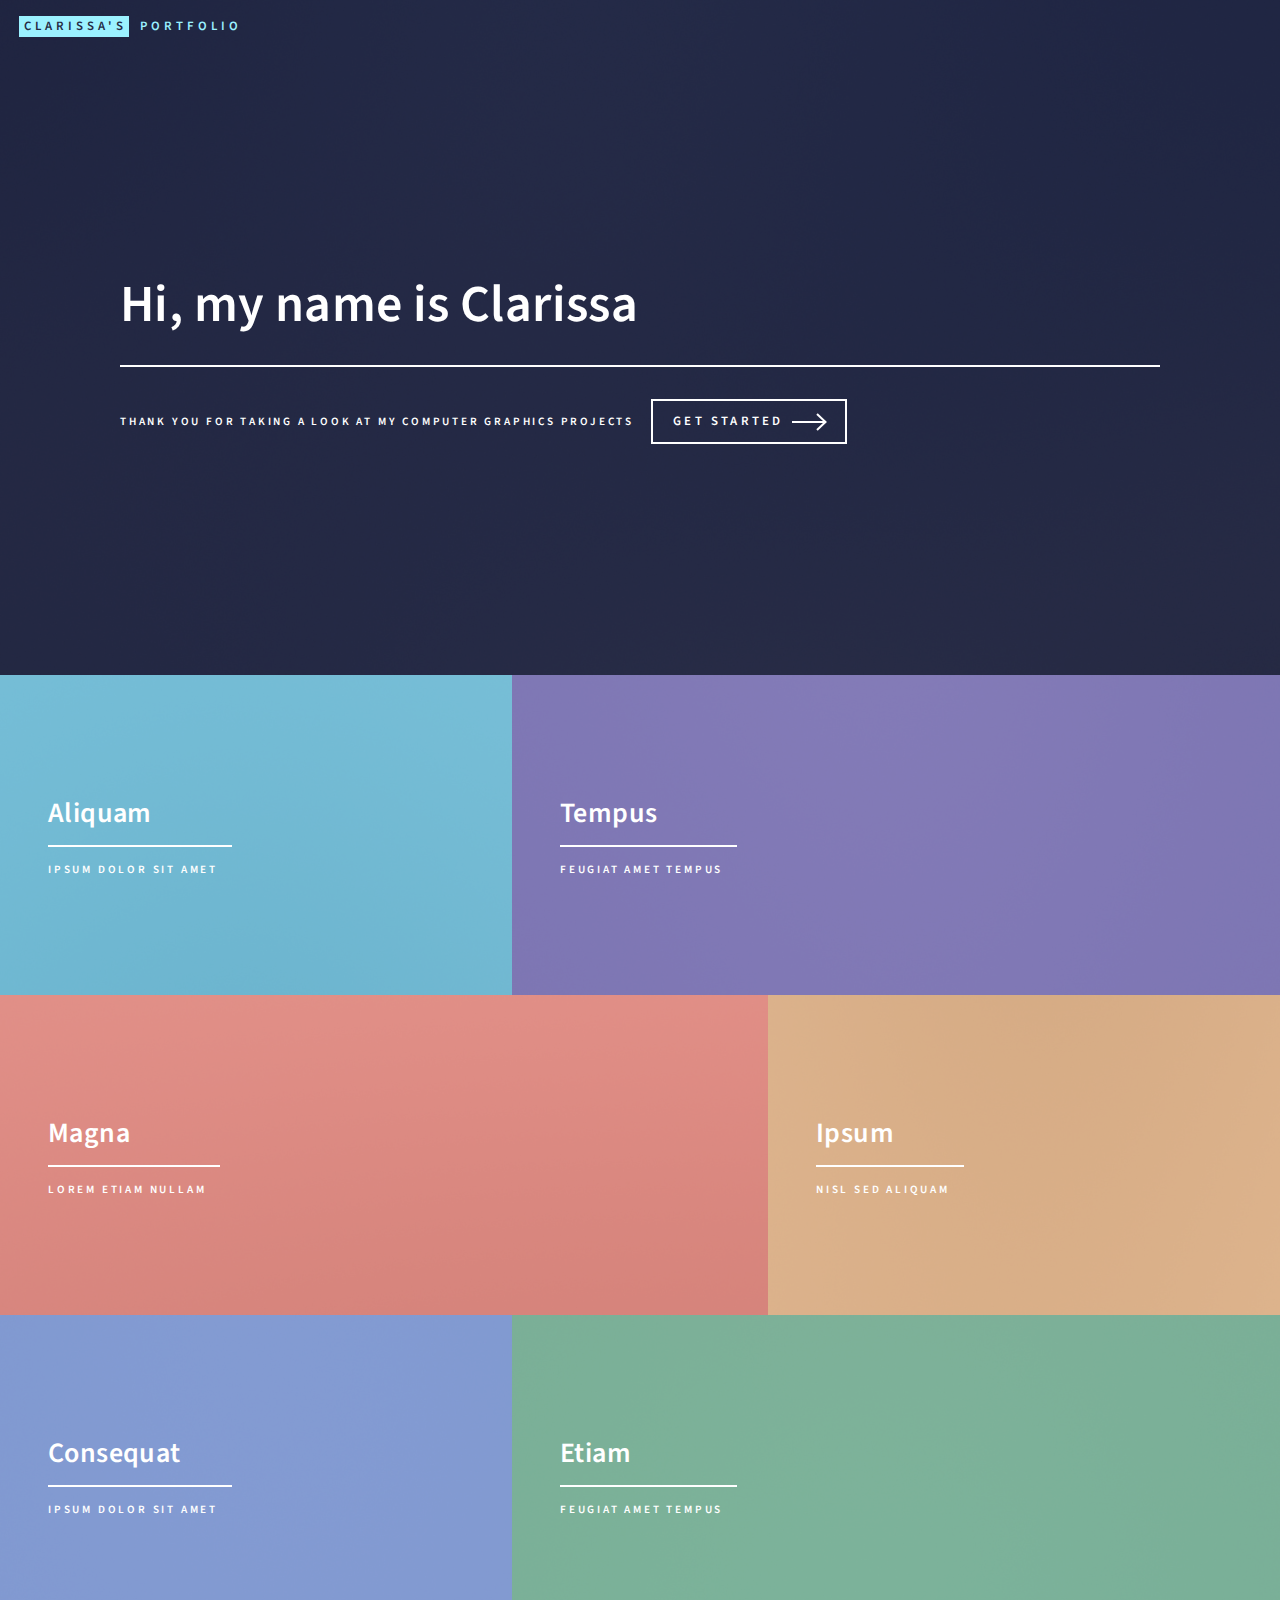
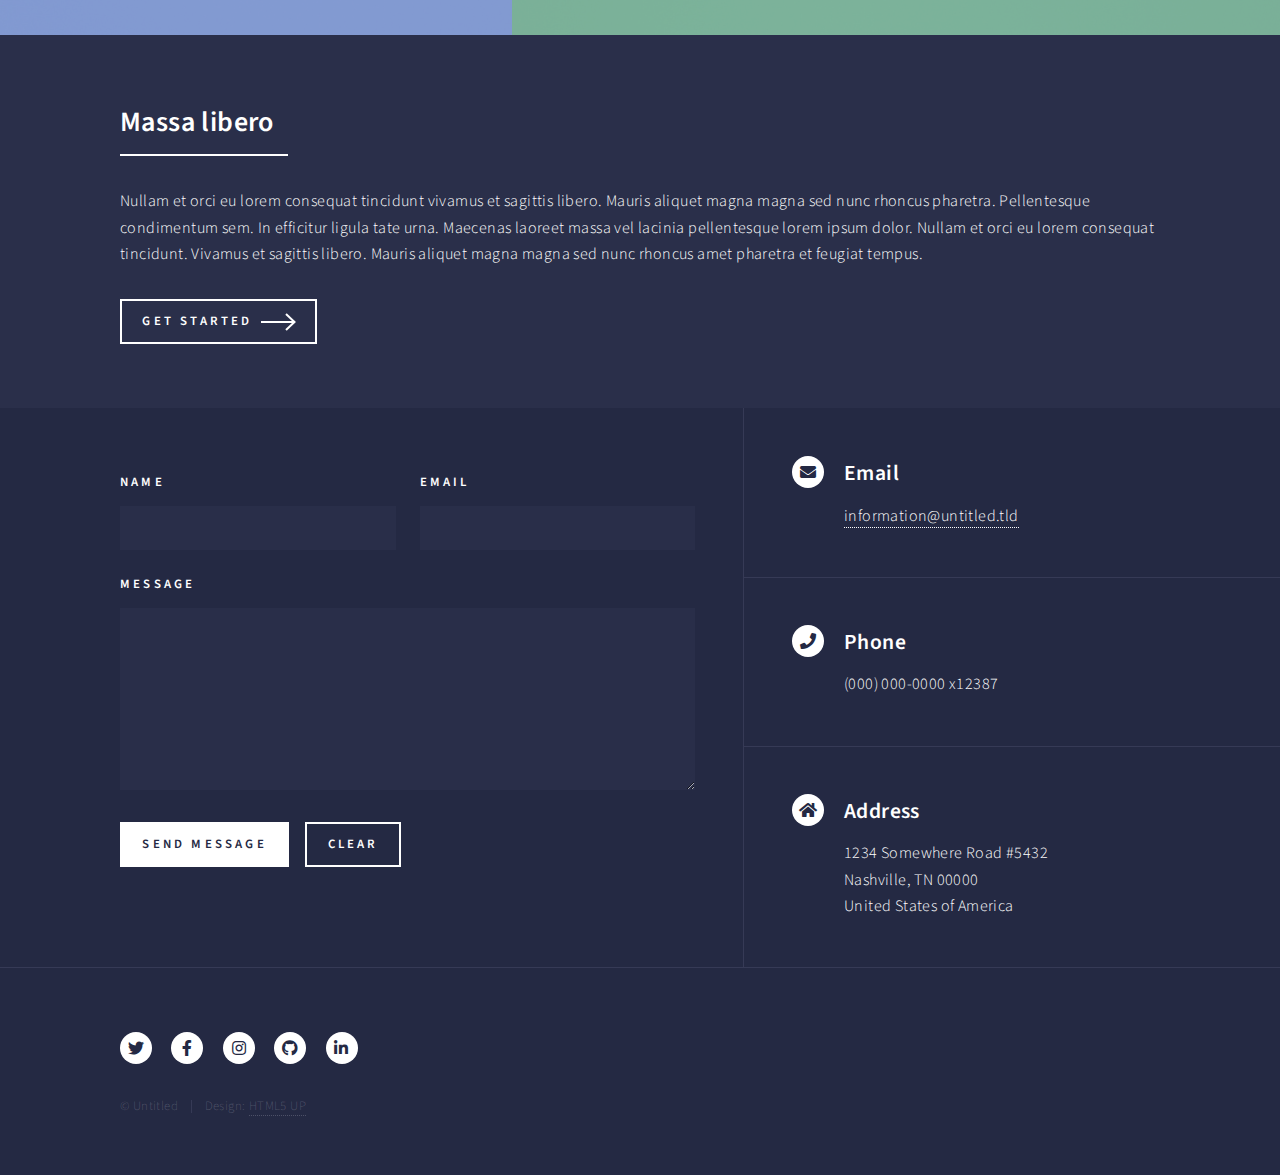
==== index.html @ c625fd8e "init" ====
<!DOCTYPE HTML>
<!--
	Forty by HTML5 UP
	html5up.net | @ajlkn
	Free for personal and commercial use under the CCA 3.0 license (html5up.net/license)
-->
<html>
	<head>
		<title>Clarissa's Portfolio</title>
		<meta charset="utf-8" />
		<meta name="viewport" content="width=device-width, initial-scale=1, user-scalable=no" />
		<link rel="stylesheet" href="assets/css/main.css" />
		<noscript><link rel="stylesheet" href="assets/css/noscript.css" /></noscript>
	</head>
	<body class="is-preload">

		<!-- Wrapper -->
			<div id="wrapper">

				<!-- Header -->
					<header id="header" class="alt">
						<a href="index.html" class="logo"><strong>Clarissa's</strong> <span>Portfolio</span></a>
						<!-- <nav>
							<a href="#menu">Menu</a>
						</nav> -->
					</header>

				<!-- Menu
					<nav id="menu">
						<ul class="links">
							<li><a href="index.html">Home</a></li>
							<li><a href="landing.html">Landing</a></li>
							<li><a href="generic.html">Generic</a></li>
							<li><a href="elements.html">Elements</a></li>
						</ul>
						<ul class="actions stacked">
							<li><a href="#" class="button primary fit">Get Started</a></li>
							<li><a href="#" class="button fit">Log In</a></li>
						</ul>
					</nav> -->

				<!-- Banner -->
					<section id="banner" class="major">
						<div class="inner">
							<header class="major">
								<h1>Hi, my name is Clarissa</h1>
							</header>
							<div class="content">
								<p>Thank you for taking a look at my Computer Graphics projects<br />
								</p>
								<ul class="actions">
									<li><a href="#one" class="button next scrolly">Get Started</a></li>
								</ul>
							</div>
						</div>
					</section>

				<!-- Main -->
					<div id="main">

						<!-- One -->
							<section id="one" class="tiles">
								<article>
									<span class="image">
										<img src="images/pic01.jpg" alt="" />
									</span>
									<header class="major">
										<h3><a href="landing.html" class="link">Aliquam</a></h3>
										<p>Ipsum dolor sit amet</p>
									</header>
								</article>
								<article>
									<span class="image">
										<img src="images/pic02.jpg" alt="" />
									</span>
									<header class="major">
										<h3><a href="landing.html" class="link">Tempus</a></h3>
										<p>feugiat amet tempus</p>
									</header>
								</article>
								<article>
									<span class="image">
										<img src="images/pic03.jpg" alt="" />
									</span>
									<header class="major">
										<h3><a href="landing.html" class="link">Magna</a></h3>
										<p>Lorem etiam nullam</p>
									</header>
								</article>
								<article>
									<span class="image">
										<img src="images/pic04.jpg" alt="" />
									</span>
									<header class="major">
										<h3><a href="landing.html" class="link">Ipsum</a></h3>
										<p>Nisl sed aliquam</p>
									</header>
								</article>
								<article>
									<span class="image">
										<img src="images/pic05.jpg" alt="" />
									</span>
									<header class="major">
										<h3><a href="landing.html" class="link">Consequat</a></h3>
										<p>Ipsum dolor sit amet</p>
									</header>
								</article>
								<article>
									<span class="image">
										<img src="images/pic06.jpg" alt="" />
									</span>
									<header class="major">
										<h3><a href="landing.html" class="link">Etiam</a></h3>
										<p>Feugiat amet tempus</p>
									</header>
								</article>
							</section>

						<!-- Two -->
							<section id="two">
								<div class="inner">
									<header class="major">
										<h2>Massa libero</h2>
									</header>
									<p>Nullam et orci eu lorem consequat tincidunt vivamus et sagittis libero. Mauris aliquet magna magna sed nunc rhoncus pharetra. Pellentesque condimentum sem. In efficitur ligula tate urna. Maecenas laoreet massa vel lacinia pellentesque lorem ipsum dolor. Nullam et orci eu lorem consequat tincidunt. Vivamus et sagittis libero. Mauris aliquet magna magna sed nunc rhoncus amet pharetra et feugiat tempus.</p>
									<ul class="actions">
										<li><a href="landing.html" class="button next">Get Started</a></li>
									</ul>
								</div>
							</section>

					</div>

				<!-- Contact -->
					<section id="contact">
						<div class="inner">
							<section>
								<form method="post" action="#">
									<div class="fields">
										<div class="field half">
											<label for="name">Name</label>
											<input type="text" name="name" id="name" />
										</div>
										<div class="field half">
											<label for="email">Email</label>
											<input type="text" name="email" id="email" />
										</div>
										<div class="field">
											<label for="message">Message</label>
											<textarea name="message" id="message" rows="6"></textarea>
										</div>
									</div>
									<ul class="actions">
										<li><input type="submit" value="Send Message" class="primary" /></li>
										<li><input type="reset" value="Clear" /></li>
									</ul>
								</form>
							</section>
							<section class="split">
								<section>
									<div class="contact-method">
										<span class="icon solid alt fa-envelope"></span>
										<h3>Email</h3>
										<a href="#">information@untitled.tld</a>
									</div>
								</section>
								<section>
									<div class="contact-method">
										<span class="icon solid alt fa-phone"></span>
										<h3>Phone</h3>
										<span>(000) 000-0000 x12387</span>
									</div>
								</section>
								<section>
									<div class="contact-method">
										<span class="icon solid alt fa-home"></span>
										<h3>Address</h3>
										<span>1234 Somewhere Road #5432<br />
										Nashville, TN 00000<br />
										United States of America</span>
									</div>
								</section>
							</section>
						</div>
					</section>

				<!-- Footer -->
					<footer id="footer">
						<div class="inner">
							<ul class="icons">
								<li><a href="#" class="icon brands alt fa-twitter"><span class="label">Twitter</span></a></li>
								<li><a href="#" class="icon brands alt fa-facebook-f"><span class="label">Facebook</span></a></li>
								<li><a href="#" class="icon brands alt fa-instagram"><span class="label">Instagram</span></a></li>
								<li><a href="#" class="icon brands alt fa-github"><span class="label">GitHub</span></a></li>
								<li><a href="#" class="icon brands alt fa-linkedin-in"><span class="label">LinkedIn</span></a></li>
							</ul>
							<ul class="copyright">
								<li>&copy; Untitled</li><li>Design: <a href="https://html5up.net">HTML5 UP</a></li>
							</ul>
						</div>
					</footer>

			</div>

		<!-- Scripts -->
			<script src="assets/js/jquery.min.js"></script>
			<script src="assets/js/jquery.scrolly.min.js"></script>
			<script src="assets/js/jquery.scrollex.min.js"></script>
			<script src="assets/js/browser.min.js"></script>
			<script src="assets/js/breakpoints.min.js"></script>
			<script src="assets/js/util.js"></script>
			<script src="assets/js/main.js"></script>

	</body>
</html>
---- assets/css/main.css ----
@import url(fontawesome-all.min.css);
@import url("https://fonts.googleapis.com/css?family=Source+Sans+Pro:300,300italic,600,600italic");

/*
	Forty by HTML5 UP
	html5up.net | @ajlkn
	Free for personal and commercial use under the CCA 3.0 license (html5up.net/license)
*/

html, body, div, span, applet, object,
iframe, h1, h2, h3, h4, h5, h6, p, blockquote,
pre, a, abbr, acronym, address, big, cite,
code, del, dfn, em, img, ins, kbd, q, s, samp,
small, strike, strong, sub, sup, tt, var, b,
u, i, center, dl, dt, dd, ol, ul, li, fieldset,
form, label, legend, table, caption, tbody,
tfoot, thead, tr, th, td, article, aside,
canvas, details, embed, figure, figcaption,
footer, header, hgroup, menu, nav, output, ruby,
section, summary, time, mark, audio, video {
	margin: 0;
	padding: 0;
	border: 0;
	font-size: 100%;
	font: inherit;
	vertical-align: baseline;}

article, aside, details, figcaption, figure,
footer, header, hgroup, menu, nav, section {
	display: block;}

body {
	line-height: 1;
}

ol, ul {
	list-style: none;
}

blockquote, q {
	quotes: none;
}

	blockquote:before, blockquote:after, q:before, q:after {
		content: '';
		content: none;
	}

table {
	border-collapse: collapse;
	border-spacing: 0;
}

body {
	-webkit-text-size-adjust: none;
}

mark {
	background-color: transparent;
	color: inherit;
}

input::-moz-focus-inner {
	border: 0;
	padding: 0;
}

input, select, textarea {
	-moz-appearance: none;
	-webkit-appearance: none;
	-ms-appearance: none;
	appearance: none;
}

/* Basic */

	@-ms-viewport {
		width: device-width;
	}

	body {
		-ms-overflow-style: scrollbar;
	}

	@media screen and (max-width: 480px) {

		html, body {
			min-width: 320px;
		}

	}

	html {
		box-sizing: border-box;
	}

	*, *:before, *:after {
		box-sizing: inherit;
	}

	body {
		background: #242943;
	}

		body.is-preload *, body.is-preload *:before, body.is-preload *:after {
			-moz-animation: none !important;
			-webkit-animation: none !important;
			-ms-animation: none !important;
			animation: none !important;
			-moz-transition: none !important;
			-webkit-transition: none !important;
			-ms-transition: none !important;
			transition: none !important;
		}

/* Type */

	body, input, select, textarea {
		color: #ffffff;
		font-family: "Source Sans Pro", Helvetica, sans-serif;
		font-size: 17pt;
		font-weight: 300;
		letter-spacing: 0.025em;
		line-height: 1.65;
	}

		@media screen and (max-width: 1680px) {

			body, input, select, textarea {
				font-size: 14pt;
			}

		}

		@media screen and (max-width: 1280px) {

			body, input, select, textarea {
				font-size: 12pt;
			}

		}

		@media screen and (max-width: 360px) {

			body, input, select, textarea {
				font-size: 11pt;
			}

		}

	a {
		-moz-transition: color 0.2s ease-in-out, border-bottom-color 0.2s ease-in-out;
		-webkit-transition: color 0.2s ease-in-out, border-bottom-color 0.2s ease-in-out;
		-ms-transition: color 0.2s ease-in-out, border-bottom-color 0.2s ease-in-out;
		transition: color 0.2s ease-in-out, border-bottom-color 0.2s ease-in-out;
		border-bottom: dotted 1px;
		color: inherit;
		text-decoration: none;
	}

		a:hover {
			border-bottom-color: transparent;
			color: #9bf1ff !important;
		}

		a:active {
			color: #53e3fb !important;
		}

	strong, b {
		color: #ffffff;
		font-weight: 600;
	}

	em, i {
		font-style: italic;
	}

	p {
		margin: 0 0 2em 0;
	}

	h1, h2, h3, h4, h5, h6 {
		color: #ffffff;
		font-weight: 600;
		line-height: 1.65;
		margin: 0 0 1em 0;
	}

		h1 a, h2 a, h3 a, h4 a, h5 a, h6 a {
			color: inherit;
			border-bottom: 0;
		}

	h1 {
		font-size: 2.5em;
	}

	h2 {
		font-size: 1.75em;
	}

	h3 {
		font-size: 1.35em;
	}

	h4 {
		font-size: 1.1em;
	}

	h5 {
		font-size: 0.9em;
	}

	h6 {
		font-size: 0.7em;
	}

	@media screen and (max-width: 736px) {

		h1 {
			font-size: 2em;
		}

		h2 {
			font-size: 1.5em;
		}

		h3 {
			font-size: 1.25em;
		}

	}

	sub {
		font-size: 0.8em;
		position: relative;
		top: 0.5em;
	}

	sup {
		font-size: 0.8em;
		position: relative;
		top: -0.5em;
	}

	blockquote {
		border-left: solid 4px rgba(212, 212, 255, 0.1);
		font-style: italic;
		margin: 0 0 2em 0;
		padding: 0.5em 0 0.5em 2em;
	}

	code {
		background: rgba(212, 212, 255, 0.035);
		font-family: "Courier New", monospace;
		font-size: 0.9em;
		margin: 0 0.25em;
		padding: 0.25em 0.65em;
	}

	pre {
		-webkit-overflow-scrolling: touch;
		font-family: "Courier New", monospace;
		font-size: 0.9em;
		margin: 0 0 2em 0;
	}

		pre code {
			display: block;
			line-height: 1.75;
			padding: 1em 1.5em;
			overflow-x: auto;
		}

	hr {
		border: 0;
		border-bottom: solid 1px rgba(212, 212, 255, 0.1);
		margin: 2em 0;
	}

		hr.major {
			margin: 3em 0;
		}

	.align-left {
		text-align: left;
	}

	.align-center {
		text-align: center;
	}

	.align-right {
		text-align: right;
	}

/* Row */

	.row {
		display: flex;
		flex-wrap: wrap;
		box-sizing: border-box;
		align-items: stretch;
	}

		.row > * {
			box-sizing: border-box;
		}

		.row.gtr-uniform > * > :last-child {
			margin-bottom: 0;
		}

		.row.aln-left {
			justify-content: flex-start;
		}

		.row.aln-center {
			justify-content: center;
		}

		.row.aln-right {
			justify-content: flex-end;
		}

		.row.aln-top {
			align-items: flex-start;
		}

		.row.aln-middle {
			align-items: center;
		}

		.row.aln-bottom {
			align-items: flex-end;
		}

		.row > .imp {
			order: -1;
		}

		.row > .col-1 {
			width: 8.33333%;
		}

		.row > .off-1 {
			margin-left: 8.33333%;
		}

		.row > .col-2 {
			width: 16.66667%;
		}

		.row > .off-2 {
			margin-left: 16.66667%;
		}

		.row > .col-3 {
			width: 25%;
		}

		.row > .off-3 {
			margin-left: 25%;
		}

		.row > .col-4 {
			width: 33.33333%;
		}

		.row > .off-4 {
			margin-left: 33.33333%;
		}

		.row > .col-5 {
			width: 41.66667%;
		}

		.row > .off-5 {
			margin-left: 41.66667%;
		}

		.row > .col-6 {
			width: 50%;
		}

		.row > .off-6 {
			margin-left: 50%;
		}

		.row > .col-7 {
			width: 58.33333%;
		}

		.row > .off-7 {
			margin-left: 58.33333%;
		}

		.row > .col-8 {
			width: 66.66667%;
		}

		.row > .off-8 {
			margin-left: 66.66667%;
		}

		.row > .col-9 {
			width: 75%;
		}

		.row > .off-9 {
			margin-left: 75%;
		}

		.row > .col-10 {
			width: 83.33333%;
		}

		.row > .off-10 {
			margin-left: 83.33333%;
		}

		.row > .col-11 {
			width: 91.66667%;
		}

		.row > .off-11 {
			margin-left: 91.66667%;
		}

		.row > .col-12 {
			width: 100%;
		}

		.row > .off-12 {
			margin-left: 100%;
		}

		.row.gtr-0 {
			margin-top: 0;
			margin-left: 0em;
		}

			.row.gtr-0 > * {
				padding: 0 0 0 0em;
			}

			.row.gtr-0.gtr-uniform {
				margin-top: 0em;
			}

				.row.gtr-0.gtr-uniform > * {
					padding-top: 0em;
				}

		.row.gtr-25 {
			margin-top: 0;
			margin-left: -0.5em;
		}

			.row.gtr-25 > * {
				padding: 0 0 0 0.5em;
			}

			.row.gtr-25.gtr-uniform {
				margin-top: -0.5em;
			}

				.row.gtr-25.gtr-uniform > * {
					padding-top: 0.5em;
				}

		.row.gtr-50 {
			margin-top: 0;
			margin-left: -1em;
		}

			.row.gtr-50 > * {
				padding: 0 0 0 1em;
			}

			.row.gtr-50.gtr-uniform {
				margin-top: -1em;
			}

				.row.gtr-50.gtr-uniform > * {
					padding-top: 1em;
				}

		.row {
			margin-top: 0;
			margin-left: -2em;
		}

			.row > * {
				padding: 0 0 0 2em;
			}

			.row.gtr-uniform {
				margin-top: -2em;
			}

				.row.gtr-uniform > * {
					padding-top: 2em;
				}

		.row.gtr-150 {
			margin-top: 0;
			margin-left: -3em;
		}

			.row.gtr-150 > * {
				padding: 0 0 0 3em;
			}

			.row.gtr-150.gtr-uniform {
				margin-top: -3em;
			}

				.row.gtr-150.gtr-uniform > * {
					padding-top: 3em;
				}

		.row.gtr-200 {
			margin-top: 0;
			margin-left: -4em;
		}

			.row.gtr-200 > * {
				padding: 0 0 0 4em;
			}

			.row.gtr-200.gtr-uniform {
				margin-top: -4em;
			}

				.row.gtr-200.gtr-uniform > * {
					padding-top: 4em;
				}

		@media screen and (max-width: 1680px) {

			.row {
				display: flex;
				flex-wrap: wrap;
				box-sizing: border-box;
				align-items: stretch;
			}

				.row > * {
					box-sizing: border-box;
				}

				.row.gtr-uniform > * > :last-child {
					margin-bottom: 0;
				}

				.row.aln-left {
					justify-content: flex-start;
				}

				.row.aln-center {
					justify-content: center;
				}

				.row.aln-right {
					justify-content: flex-end;
				}

				.row.aln-top {
					align-items: flex-start;
				}

				.row.aln-middle {
					align-items: center;
				}

				.row.aln-bottom {
					align-items: flex-end;
				}

				.row > .imp-xlarge {
					order: -1;
				}

				.row > .col-1-xlarge {
					width: 8.33333%;
				}

				.row > .off-1-xlarge {
					margin-left: 8.33333%;
				}

				.row > .col-2-xlarge {
					width: 16.66667%;
				}

				.row > .off-2-xlarge {
					margin-left: 16.66667%;
				}

				.row > .col-3-xlarge {
					width: 25%;
				}

				.row > .off-3-xlarge {
					margin-left: 25%;
				}

				.row > .col-4-xlarge {
					width: 33.33333%;
				}

				.row > .off-4-xlarge {
					margin-left: 33.33333%;
				}

				.row > .col-5-xlarge {
					width: 41.66667%;
				}

				.row > .off-5-xlarge {
					margin-left: 41.66667%;
				}

				.row > .col-6-xlarge {
					width: 50%;
				}

				.row > .off-6-xlarge {
					margin-left: 50%;
				}

				.row > .col-7-xlarge {
					width: 58.33333%;
				}

				.row > .off-7-xlarge {
					margin-left: 58.33333%;
				}

				.row > .col-8-xlarge {
					width: 66.66667%;
				}

				.row > .off-8-xlarge {
					margin-left: 66.66667%;
				}

				.row > .col-9-xlarge {
					width: 75%;
				}

				.row > .off-9-xlarge {
					margin-left: 75%;
				}

				.row > .col-10-xlarge {
					width: 83.33333%;
				}

				.row > .off-10-xlarge {
					margin-left: 83.33333%;
				}

				.row > .col-11-xlarge {
					width: 91.66667%;
				}

				.row > .off-11-xlarge {
					margin-left: 91.66667%;
				}

				.row > .col-12-xlarge {
					width: 100%;
				}

				.row > .off-12-xlarge {
					margin-left: 100%;
				}

				.row.gtr-0 {
					margin-top: 0;
					margin-left: 0em;
				}

					.row.gtr-0 > * {
						padding: 0 0 0 0em;
					}

					.row.gtr-0.gtr-uniform {
						margin-top: 0em;
					}

						.row.gtr-0.gtr-uniform > * {
							padding-top: 0em;
						}

				.row.gtr-25 {
					margin-top: 0;
					margin-left: -0.5em;
				}

					.row.gtr-25 > * {
						padding: 0 0 0 0.5em;
					}

					.row.gtr-25.gtr-uniform {
						margin-top: -0.5em;
					}

						.row.gtr-25.gtr-uniform > * {
							padding-top: 0.5em;
						}

				.row.gtr-50 {
					margin-top: 0;
					margin-left: -1em;
				}

					.row.gtr-50 > * {
						padding: 0 0 0 1em;
					}

					.row.gtr-50.gtr-uniform {
						margin-top: -1em;
					}

						.row.gtr-50.gtr-uniform > * {
							padding-top: 1em;
						}

				.row {
					margin-top: 0;
					margin-left: -2em;
				}

					.row > * {
						padding: 0 0 0 2em;
					}

					.row.gtr-uniform {
						margin-top: -2em;
					}

						.row.gtr-uniform > * {
							padding-top: 2em;
						}

				.row.gtr-150 {
					margin-top: 0;
					margin-left: -3em;
				}

					.row.gtr-150 > * {
						padding: 0 0 0 3em;
					}

					.row.gtr-150.gtr-uniform {
						margin-top: -3em;
					}

						.row.gtr-150.gtr-uniform > * {
							padding-top: 3em;
						}

				.row.gtr-200 {
					margin-top: 0;
					margin-left: -4em;
				}

					.row.gtr-200 > * {
						padding: 0 0 0 4em;
					}

					.row.gtr-200.gtr-uniform {
						margin-top: -4em;
					}

						.row.gtr-200.gtr-uniform > * {
							padding-top: 4em;
						}

		}

		@media screen and (max-width: 1280px) {

			.row {
				display: flex;
				flex-wrap: wrap;
				box-sizing: border-box;
				align-items: stretch;
			}

				.row > * {
					box-sizing: border-box;
				}

				.row.gtr-uniform > * > :last-child {
					margin-bottom: 0;
				}

				.row.aln-left {
					justify-content: flex-start;
				}

				.row.aln-center {
					justify-content: center;
				}

				.row.aln-right {
					justify-content: flex-end;
				}

				.row.aln-top {
					align-items: flex-start;
				}

				.row.aln-middle {
					align-items: center;
				}

				.row.aln-bottom {
					align-items: flex-end;
				}

				.row > .imp-large {
					order: -1;
				}

				.row > .col-1-large {
					width: 8.33333%;
				}

				.row > .off-1-large {
					margin-left: 8.33333%;
				}

				.row > .col-2-large {
					width: 16.66667%;
				}

				.row > .off-2-large {
					margin-left: 16.66667%;
				}

				.row > .col-3-large {
					width: 25%;
				}

				.row > .off-3-large {
					margin-left: 25%;
				}

				.row > .col-4-large {
					width: 33.33333%;
				}

				.row > .off-4-large {
					margin-left: 33.33333%;
				}

				.row > .col-5-large {
					width: 41.66667%;
				}

				.row > .off-5-large {
					margin-left: 41.66667%;
				}

				.row > .col-6-large {
					width: 50%;
				}

				.row > .off-6-large {
					margin-left: 50%;
				}

				.row > .col-7-large {
					width: 58.33333%;
				}

				.row > .off-7-large {
					margin-left: 58.33333%;
				}

				.row > .col-8-large {
					width: 66.66667%;
				}

				.row > .off-8-large {
					margin-left: 66.66667%;
				}

				.row > .col-9-large {
					width: 75%;
				}

				.row > .off-9-large {
					margin-left: 75%;
				}

				.row > .col-10-large {
					width: 83.33333%;
				}

				.row > .off-10-large {
					margin-left: 83.33333%;
				}

				.row > .col-11-large {
					width: 91.66667%;
				}

				.row > .off-11-large {
					margin-left: 91.66667%;
				}

				.row > .col-12-large {
					width: 100%;
				}

				.row > .off-12-large {
					margin-left: 100%;
				}

				.row.gtr-0 {
					margin-top: 0;
					margin-left: 0em;
				}

					.row.gtr-0 > * {
						padding: 0 0 0 0em;
					}

					.row.gtr-0.gtr-uniform {
						margin-top: 0em;
					}

						.row.gtr-0.gtr-uniform > * {
							padding-top: 0em;
						}

				.row.gtr-25 {
					margin-top: 0;
					margin-left: -0.375em;
				}

					.row.gtr-25 > * {
						padding: 0 0 0 0.375em;
					}

					.row.gtr-25.gtr-uniform {
						margin-top: -0.375em;
					}

						.row.gtr-25.gtr-uniform > * {
							padding-top: 0.375em;
						}

				.row.gtr-50 {
					margin-top: 0;
					margin-left: -0.75em;
				}

					.row.gtr-50 > * {
						padding: 0 0 0 0.75em;
					}

					.row.gtr-50.gtr-uniform {
						margin-top: -0.75em;
					}

						.row.gtr-50.gtr-uniform > * {
							padding-top: 0.75em;
						}

				.row {
					margin-top: 0;
					margin-left: -1.5em;
				}

					.row > * {
						padding: 0 0 0 1.5em;
					}

					.row.gtr-uniform {
						margin-top: -1.5em;
					}

						.row.gtr-uniform > * {
							padding-top: 1.5em;
						}

				.row.gtr-150 {
					margin-top: 0;
					margin-left: -2.25em;
				}

					.row.gtr-150 > * {
						padding: 0 0 0 2.25em;
					}

					.row.gtr-150.gtr-uniform {
						margin-top: -2.25em;
					}

						.row.gtr-150.gtr-uniform > * {
							padding-top: 2.25em;
						}

				.row.gtr-200 {
					margin-top: 0;
					margin-left: -3em;
				}

					.row.gtr-200 > * {
						padding: 0 0 0 3em;
					}

					.row.gtr-200.gtr-uniform {
						margin-top: -3em;
					}

						.row.gtr-200.gtr-uniform > * {
							padding-top: 3em;
						}

		}

		@media screen and (max-width: 980px) {

			.row {
				display: flex;
				flex-wrap: wrap;
				box-sizing: border-box;
				align-items: stretch;
			}

				.row > * {
					box-sizing: border-box;
				}

				.row.gtr-uniform > * > :last-child {
					margin-bottom: 0;
				}

				.row.aln-left {
					justify-content: flex-start;
				}

				.row.aln-center {
					justify-content: center;
				}

				.row.aln-right {
					justify-content: flex-end;
				}

				.row.aln-top {
					align-items: flex-start;
				}

				.row.aln-middle {
					align-items: center;
				}

				.row.aln-bottom {
					align-items: flex-end;
				}

				.row > .imp-medium {
					order: -1;
				}

				.row > .col-1-medium {
					width: 8.33333%;
				}

				.row > .off-1-medium {
					margin-left: 8.33333%;
				}

				.row > .col-2-medium {
					width: 16.66667%;
				}

				.row > .off-2-medium {
					margin-left: 16.66667%;
				}

				.row > .col-3-medium {
					width: 25%;
				}

				.row > .off-3-medium {
					margin-left: 25%;
				}

				.row > .col-4-medium {
					width: 33.33333%;
				}

				.row > .off-4-medium {
					margin-left: 33.33333%;
				}

				.row > .col-5-medium {
					width: 41.66667%;
				}

				.row > .off-5-medium {
					margin-left: 41.66667%;
				}

				.row > .col-6-medium {
					width: 50%;
				}

				.row > .off-6-medium {
					margin-left: 50%;
				}

				.row > .col-7-medium {
					width: 58.33333%;
				}

				.row > .off-7-medium {
					margin-left: 58.33333%;
				}

				.row > .col-8-medium {
					width: 66.66667%;
				}

				.row > .off-8-medium {
					margin-left: 66.66667%;
				}

				.row > .col-9-medium {
					width: 75%;
				}

				.row > .off-9-medium {
					margin-left: 75%;
				}

				.row > .col-10-medium {
					width: 83.33333%;
				}

				.row > .off-10-medium {
					margin-left: 83.33333%;
				}

				.row > .col-11-medium {
					width: 91.66667%;
				}

				.row > .off-11-medium {
					margin-left: 91.66667%;
				}

				.row > .col-12-medium {
					width: 100%;
				}

				.row > .off-12-medium {
					margin-left: 100%;
				}

				.row.gtr-0 {
					margin-top: 0;
					margin-left: 0em;
				}

					.row.gtr-0 > * {
						padding: 0 0 0 0em;
					}

					.row.gtr-0.gtr-uniform {
						margin-top: 0em;
					}

						.row.gtr-0.gtr-uniform > * {
							padding-top: 0em;
						}

				.row.gtr-25 {
					margin-top: 0;
					margin-left: -0.375em;
				}

					.row.gtr-25 > * {
						padding: 0 0 0 0.375em;
					}

					.row.gtr-25.gtr-uniform {
						margin-top: -0.375em;
					}

						.row.gtr-25.gtr-uniform > * {
							padding-top: 0.375em;
						}

				.row.gtr-50 {
					margin-top: 0;
					margin-left: -0.75em;
				}

					.row.gtr-50 > * {
						padding: 0 0 0 0.75em;
					}

					.row.gtr-50.gtr-uniform {
						margin-top: -0.75em;
					}

						.row.gtr-50.gtr-uniform > * {
							padding-top: 0.75em;
						}

				.row {
					margin-top: 0;
					margin-left: -1.5em;
				}

					.row > * {
						padding: 0 0 0 1.5em;
					}

					.row.gtr-uniform {
						margin-top: -1.5em;
					}

						.row.gtr-uniform > * {
							padding-top: 1.5em;
						}

				.row.gtr-150 {
					margin-top: 0;
					margin-left: -2.25em;
				}

					.row.gtr-150 > * {
						padding: 0 0 0 2.25em;
					}

					.row.gtr-150.gtr-uniform {
						margin-top: -2.25em;
					}

						.row.gtr-150.gtr-uniform > * {
							padding-top: 2.25em;
						}

				.row.gtr-200 {
					margin-top: 0;
					margin-left: -3em;
				}

					.row.gtr-200 > * {
						padding: 0 0 0 3em;
					}

					.row.gtr-200.gtr-uniform {
						margin-top: -3em;
					}

						.row.gtr-200.gtr-uniform > * {
							padding-top: 3em;
						}

		}

		@media screen and (max-width: 736px) {

			.row {
				display: flex;
				flex-wrap: wrap;
				box-sizing: border-box;
				align-items: stretch;
			}

				.row > * {
					box-sizing: border-box;
				}

				.row.gtr-uniform > * > :last-child {
					margin-bottom: 0;
				}

				.row.aln-left {
					justify-content: flex-start;
				}

				.row.aln-center {
					justify-content: center;
				}

				.row.aln-right {
					justify-content: flex-end;
				}

				.row.aln-top {
					align-items: flex-start;
				}

				.row.aln-middle {
					align-items: center;
				}

				.row.aln-bottom {
					align-items: flex-end;
				}

				.row > .imp-small {
					order: -1;
				}

				.row > .col-1-small {
					width: 8.33333%;
				}

				.row > .off-1-small {
					margin-left: 8.33333%;
				}

				.row > .col-2-small {
					width: 16.66667%;
				}

				.row > .off-2-small {
					margin-left: 16.66667%;
				}

				.row > .col-3-small {
					width: 25%;
				}

				.row > .off-3-small {
					margin-left: 25%;
				}

				.row > .col-4-small {
					width: 33.33333%;
				}

				.row > .off-4-small {
					margin-left: 33.33333%;
				}

				.row > .col-5-small {
					width: 41.66667%;
				}

				.row > .off-5-small {
					margin-left: 41.66667%;
				}

				.row > .col-6-small {
					width: 50%;
				}

				.row > .off-6-small {
					margin-left: 50%;
				}

				.row > .col-7-small {
					width: 58.33333%;
				}

				.row > .off-7-small {
					margin-left: 58.33333%;
				}

				.row > .col-8-small {
					width: 66.66667%;
				}

				.row > .off-8-small {
					margin-left: 66.66667%;
				}

				.row > .col-9-small {
					width: 75%;
				}

				.row > .off-9-small {
					margin-left: 75%;
				}

				.row > .col-10-small {
					width: 83.33333%;
				}

				.row > .off-10-small {
					margin-left: 83.33333%;
				}

				.row > .col-11-small {
					width: 91.66667%;
				}

				.row > .off-11-small {
					margin-left: 91.66667%;
				}

				.row > .col-12-small {
					width: 100%;
				}

				.row > .off-12-small {
					margin-left: 100%;
				}

				.row.gtr-0 {
					margin-top: 0;
					margin-left: 0em;
				}

					.row.gtr-0 > * {
						padding: 0 0 0 0em;
					}

					.row.gtr-0.gtr-uniform {
						margin-top: 0em;
					}

						.row.gtr-0.gtr-uniform > * {
							padding-top: 0em;
						}

				.row.gtr-25 {
					margin-top: 0;
					margin-left: -0.3125em;
				}

					.row.gtr-25 > * {
						padding: 0 0 0 0.3125em;
					}

					.row.gtr-25.gtr-uniform {
						margin-top: -0.3125em;
					}

						.row.gtr-25.gtr-uniform > * {
							padding-top: 0.3125em;
						}

				.row.gtr-50 {
					margin-top: 0;
					margin-left: -0.625em;
				}

					.row.gtr-50 > * {
						padding: 0 0 0 0.625em;
					}

					.row.gtr-50.gtr-uniform {
						margin-top: -0.625em;
					}

						.row.gtr-50.gtr-uniform > * {
							padding-top: 0.625em;
						}

				.row {
					margin-top: 0;
					margin-left: -1.25em;
				}

					.row > * {
						padding: 0 0 0 1.25em;
					}

					.row.gtr-uniform {
						margin-top: -1.25em;
					}

						.row.gtr-uniform > * {
							padding-top: 1.25em;
						}

				.row.gtr-150 {
					margin-top: 0;
					margin-left: -1.875em;
				}

					.row.gtr-150 > * {
						padding: 0 0 0 1.875em;
					}

					.row.gtr-150.gtr-uniform {
						margin-top: -1.875em;
					}

						.row.gtr-150.gtr-uniform > * {
							padding-top: 1.875em;
						}

				.row.gtr-200 {
					margin-top: 0;
					margin-left: -2.5em;
				}

					.row.gtr-200 > * {
						padding: 0 0 0 2.5em;
					}

					.row.gtr-200.gtr-uniform {
						margin-top: -2.5em;
					}

						.row.gtr-200.gtr-uniform > * {
							padding-top: 2.5em;
						}

		}

		@media screen and (max-width: 480px) {

			.row {
				display: flex;
				flex-wrap: wrap;
				box-sizing: border-box;
				align-items: stretch;
			}

				.row > * {
					box-sizing: border-box;
				}

				.row.gtr-uniform > * > :last-child {
					margin-bottom: 0;
				}

				.row.aln-left {
					justify-content: flex-start;
				}

				.row.aln-center {
					justify-content: center;
				}

				.row.aln-right {
					justify-content: flex-end;
				}

				.row.aln-top {
					align-items: flex-start;
				}

				.row.aln-middle {
					align-items: center;
				}

				.row.aln-bottom {
					align-items: flex-end;
				}

				.row > .imp-xsmall {
					order: -1;
				}

				.row > .col-1-xsmall {
					width: 8.33333%;
				}

				.row > .off-1-xsmall {
					margin-left: 8.33333%;
				}

				.row > .col-2-xsmall {
					width: 16.66667%;
				}

				.row > .off-2-xsmall {
					margin-left: 16.66667%;
				}

				.row > .col-3-xsmall {
					width: 25%;
				}

				.row > .off-3-xsmall {
					margin-left: 25%;
				}

				.row > .col-4-xsmall {
					width: 33.33333%;
				}

				.row > .off-4-xsmall {
					margin-left: 33.33333%;
				}

				.row > .col-5-xsmall {
					width: 41.66667%;
				}

				.row > .off-5-xsmall {
					margin-left: 41.66667%;
				}

				.row > .col-6-xsmall {
					width: 50%;
				}

				.row > .off-6-xsmall {
					margin-left: 50%;
				}

				.row > .col-7-xsmall {
					width: 58.33333%;
				}

				.row > .off-7-xsmall {
					margin-left: 58.33333%;
				}

				.row > .col-8-xsmall {
					width: 66.66667%;
				}

				.row > .off-8-xsmall {
					margin-left: 66.66667%;
				}

				.row > .col-9-xsmall {
					width: 75%;
				}

				.row > .off-9-xsmall {
					margin-left: 75%;
				}

				.row > .col-10-xsmall {
					width: 83.33333%;
				}

				.row > .off-10-xsmall {
					margin-left: 83.33333%;
				}

				.row > .col-11-xsmall {
					width: 91.66667%;
				}

				.row > .off-11-xsmall {
					margin-left: 91.66667%;
				}

				.row > .col-12-xsmall {
					width: 100%;
				}

				.row > .off-12-xsmall {
					margin-left: 100%;
				}

				.row.gtr-0 {
					margin-top: 0;
					margin-left: 0em;
				}

					.row.gtr-0 > * {
						padding: 0 0 0 0em;
					}

					.row.gtr-0.gtr-uniform {
						margin-top: 0em;
					}

						.row.gtr-0.gtr-uniform > * {
							padding-top: 0em;
						}

				.row.gtr-25 {
					margin-top: 0;
					margin-left: -0.3125em;
				}

					.row.gtr-25 > * {
						padding: 0 0 0 0.3125em;
					}

					.row.gtr-25.gtr-uniform {
						margin-top: -0.3125em;
					}

						.row.gtr-25.gtr-uniform > * {
							padding-top: 0.3125em;
						}

				.row.gtr-50 {
					margin-top: 0;
					margin-left: -0.625em;
				}

					.row.gtr-50 > * {
						padding: 0 0 0 0.625em;
					}

					.row.gtr-50.gtr-uniform {
						margin-top: -0.625em;
					}

						.row.gtr-50.gtr-uniform > * {
							padding-top: 0.625em;
						}

				.row {
					margin-top: 0;
					margin-left: -1.25em;
				}

					.row > * {
						padding: 0 0 0 1.25em;
					}

					.row.gtr-uniform {
						margin-top: -1.25em;
					}

						.row.gtr-uniform > * {
							padding-top: 1.25em;
						}

				.row.gtr-150 {
					margin-top: 0;
					margin-left: -1.875em;
				}

					.row.gtr-150 > * {
						padding: 0 0 0 1.875em;
					}

					.row.gtr-150.gtr-uniform {
						margin-top: -1.875em;
					}

						.row.gtr-150.gtr-uniform > * {
							padding-top: 1.875em;
						}

				.row.gtr-200 {
					margin-top: 0;
					margin-left: -2.5em;
				}

					.row.gtr-200 > * {
						padding: 0 0 0 2.5em;
					}

					.row.gtr-200.gtr-uniform {
						margin-top: -2.5em;
					}

						.row.gtr-200.gtr-uniform > * {
							padding-top: 2.5em;
						}

		}

/* Section/Article */

	section.special, article.special {
		text-align: center;
	}

	header.major {
		width: -moz-max-content;
		width: -webkit-max-content;
		width: -ms-max-content;
		width: max-content;
		margin-bottom: 2em;
	}

		header.major > :first-child {
			margin-bottom: 0;
			width: calc(100% + 0.5em);
		}

			header.major > :first-child:after {
				content: '';
				background-color: #ffffff;
				display: block;
				height: 2px;
				margin: 0.325em 0 0.5em 0;
				width: 100%;
			}

		header.major > p {
			font-size: 0.7em;
			font-weight: 600;
			letter-spacing: 0.25em;
			margin-bottom: 0;
			text-transform: uppercase;
		}

		body.is-ie header.major > :first-child:after {
			max-width: 9em;
		}

		body.is-ie header.major > h1:after {
			max-width: 100% !important;
		}

	@media screen and (max-width: 736px) {

		header.major > p br {
			display: none;
		}

	}

/* Form */

	form {
		margin: 0 0 2em 0;
	}

		form > :last-child {
			margin-bottom: 0;
		}

		form > .fields {
			display: -moz-flex;
			display: -webkit-flex;
			display: -ms-flex;
			display: flex;
			-moz-flex-wrap: wrap;
			-webkit-flex-wrap: wrap;
			-ms-flex-wrap: wrap;
			flex-wrap: wrap;
			width: calc(100% + 3em);
			margin: -1.5em 0 2em -1.5em;
		}

			form > .fields > .field {
				-moz-flex-grow: 0;
				-webkit-flex-grow: 0;
				-ms-flex-grow: 0;
				flex-grow: 0;
				-moz-flex-shrink: 0;
				-webkit-flex-shrink: 0;
				-ms-flex-shrink: 0;
				flex-shrink: 0;
				padding: 1.5em 0 0 1.5em;
				width: calc(100% - 1.5em);
			}

				form > .fields > .field.half {
					width: calc(50% - 0.75em);
				}

				form > .fields > .field.third {
					width: calc(100%/3 - 0.5em);
				}

				form > .fields > .field.quarter {
					width: calc(25% - 0.375em);
				}

		@media screen and (max-width: 480px) {

			form > .fields {
				width: calc(100% + 3em);
				margin: -1.5em 0 2em -1.5em;
			}

				form > .fields > .field {
					padding: 1.5em 0 0 1.5em;
					width: calc(100% - 1.5em);
				}

					form > .fields > .field.half {
						width: calc(100% - 1.5em);
					}

					form > .fields > .field.third {
						width: calc(100% - 1.5em);
					}

					form > .fields > .field.quarter {
						width: calc(100% - 1.5em);
					}

		}

	label {
		color: #ffffff;
		display: block;
		font-size: 0.8em;
		font-weight: 600;
		letter-spacing: 0.25em;
		margin: 0 0 1em 0;
		text-transform: uppercase;
	}

	input[type="text"],
	input[type="password"],
	input[type="email"],
	input[type="tel"],
	input[type="search"],
	input[type="url"],
	select,
	textarea {
		-moz-appearance: none;
		-webkit-appearance: none;
		-ms-appearance: none;
		appearance: none;
		background: rgba(212, 212, 255, 0.035);
		border: none;
		border-radius: 0;
		color: inherit;
		display: block;
		outline: 0;
		padding: 0 1em;
		text-decoration: none;
		width: 100%;
	}

		input[type="text"]:invalid,
		input[type="password"]:invalid,
		input[type="email"]:invalid,
		input[type="tel"]:invalid,
		input[type="search"]:invalid,
		input[type="url"]:invalid,
		select:invalid,
		textarea:invalid {
			box-shadow: none;
		}

		input[type="text"]:focus,
		input[type="password"]:focus,
		input[type="email"]:focus,
		input[type="tel"]:focus,
		input[type="search"]:focus,
		input[type="url"]:focus,
		select:focus,
		textarea:focus {
			border-color: #9bf1ff;
			box-shadow: 0 0 0 2px #9bf1ff;
		}

	select {
		background-image: url("data:image/svg+xml;charset=utf8,%3Csvg xmlns='http://www.w3.org/2000/svg' width='40' height='40' preserveAspectRatio='none' viewBox='0 0 40 40'%3E%3Cpath d='M9.4,12.3l10.4,10.4l10.4-10.4c0.2-0.2,0.5-0.4,0.9-0.4c0.3,0,0.6,0.1,0.9,0.4l3.3,3.3c0.2,0.2,0.4,0.5,0.4,0.9 c0,0.4-0.1,0.6-0.4,0.9L20.7,31.9c-0.2,0.2-0.5,0.4-0.9,0.4c-0.3,0-0.6-0.1-0.9-0.4L4.3,17.3c-0.2-0.2-0.4-0.5-0.4-0.9 c0-0.4,0.1-0.6,0.4-0.9l3.3-3.3c0.2-0.2,0.5-0.4,0.9-0.4S9.1,12.1,9.4,12.3z' fill='rgba(212, 212, 255, 0.1)' /%3E%3C/svg%3E");
		background-size: 1.25rem;
		background-repeat: no-repeat;
		background-position: calc(100% - 1rem) center;
		height: 2.75em;
		padding-right: 2.75em;
		text-overflow: ellipsis;
	}

		select option {
			color: #ffffff;
			background: #242943;
		}

		select:focus::-ms-value {
			background-color: transparent;
		}

		select::-ms-expand {
			display: none;
		}

	input[type="text"],
	input[type="password"],
	input[type="email"],
	input[type="tel"],
	input[type="search"],
	input[type="url"],
	select {
		height: 2.75em;
	}

	textarea {
		padding: 0.75em 1em;
	}

	input[type="checkbox"],
	input[type="radio"] {
		-moz-appearance: none;
		-webkit-appearance: none;
		-ms-appearance: none;
		appearance: none;
		display: block;
		float: left;
		margin-right: -2em;
		opacity: 0;
		width: 1em;
		z-index: -1;
	}

		input[type="checkbox"] + label,
		input[type="radio"] + label {
			text-decoration: none;
			color: #ffffff;
			cursor: pointer;
			display: inline-block;
			font-weight: 300;
			padding-left: 2.65em;
			padding-right: 0.75em;
			position: relative;
		}

			input[type="checkbox"] + label:before,
			input[type="radio"] + label:before {
				-moz-osx-font-smoothing: grayscale;
				-webkit-font-smoothing: antialiased;
				display: inline-block;
				font-style: normal;
				font-variant: normal;
				text-rendering: auto;
				line-height: 1;
				text-transform: none !important;
				font-family: 'Font Awesome 5 Free';
				font-weight: 900;
			}

			input[type="checkbox"] + label:before,
			input[type="radio"] + label:before {
				background: rgba(212, 212, 255, 0.035);
				content: '';
				display: inline-block;
				font-size: 0.8em;
				height: 2.0625em;
				left: 0;
				letter-spacing: 0;
				line-height: 2.0625em;
				position: absolute;
				text-align: center;
				top: 0;
				width: 2.0625em;
			}

		input[type="checkbox"]:checked + label:before,
		input[type="radio"]:checked + label:before {
			background: #ffffff;
			border-color: #9bf1ff;
			content: '\f00c';
			color: #242943;
		}

		input[type="checkbox"]:focus + label:before,
		input[type="radio"]:focus + label:before {
			box-shadow: 0 0 0 2px #9bf1ff;
		}

	input[type="radio"] + label:before {
		border-radius: 100%;
	}

	::-webkit-input-placeholder {
		color: rgba(244, 244, 255, 0.2) !important;
		opacity: 1.0;
	}

	:-moz-placeholder {
		color: rgba(244, 244, 255, 0.2) !important;
		opacity: 1.0;
	}

	::-moz-placeholder {
		color: rgba(244, 244, 255, 0.2) !important;
		opacity: 1.0;
	}

	:-ms-input-placeholder {
		color: rgba(244, 244, 255, 0.2) !important;
		opacity: 1.0;
	}

/* Box */

	.box {
		border: solid 1px rgba(212, 212, 255, 0.1);
		margin-bottom: 2em;
		padding: 1.5em;
	}

		.box > :last-child,
		.box > :last-child > :last-child,
		.box > :last-child > :last-child > :last-child {
			margin-bottom: 0;
		}

		.box.alt {
			border: 0;
			border-radius: 0;
			padding: 0;
		}

/* Icon */

	.icon {
		text-decoration: none;
		border-bottom: none;
		position: relative;
	}

		.icon:before {
			-moz-osx-font-smoothing: grayscale;
			-webkit-font-smoothing: antialiased;
			display: inline-block;
			font-style: normal;
			font-variant: normal;
			text-rendering: auto;
			line-height: 1;
			text-transform: none !important;
			font-family: 'Font Awesome 5 Free';
			font-weight: 400;
		}

		.icon > .label {
			display: none;
		}

		.icon:before {
			line-height: inherit;
		}

		.icon.solid:before {
			font-weight: 900;
		}

		.icon.brands:before {
			font-family: 'Font Awesome 5 Brands';
		}

		.icon.alt:before {
			background-color: #ffffff;
			border-radius: 100%;
			color: #242943;
			display: inline-block;
			height: 2em;
			line-height: 2em;
			text-align: center;
			width: 2em;
		}

	a.icon.alt:before {
		-moz-transition: background-color 0.2s ease-in-out;
		-webkit-transition: background-color 0.2s ease-in-out;
		-ms-transition: background-color 0.2s ease-in-out;
		transition: background-color 0.2s ease-in-out;
	}

	a.icon.alt:hover:before {
		background-color: #6fc3df;
	}

	a.icon.alt:active:before {
		background-color: #37a6cb;
	}

/* Image */

	.image {
		border: 0;
		display: inline-block;
		position: relative;
	}

		.image img {
			display: block;
		}

		.image.left, .image.right {
			max-width: 30%;
		}

			.image.left img, .image.right img {
				width: 100%;
			}

		.image.left {
			float: left;
			margin: 0 1.5em 1.25em 0;
			top: 0.25em;
		}

		.image.right {
			float: right;
			margin: 0 0 1.25em 1.5em;
			top: 0.25em;
		}

		.image.fit {
			display: block;
			margin: 0 0 2em 0;
			width: 100%;
		}

			.image.fit img {
				width: 100%;
			}

		.image.main {
			display: block;
			margin: 2.5em 0;
			width: 100%;
		}

			.image.main img {
				width: 100%;
			}

			@media screen and (max-width: 736px) {

				.image.main {
					margin: 1.5em 0;
				}

			}

/* List */

	ol {
		list-style: decimal;
		margin: 0 0 2em 0;
		padding-left: 1.25em;
	}

		ol li {
			padding-left: 0.25em;
		}

	ul {
		list-style: disc;
		margin: 0 0 2em 0;
		padding-left: 1em;
	}

		ul li {
			padding-left: 0.5em;
		}

		ul.alt {
			list-style: none;
			padding-left: 0;
		}

			ul.alt li {
				border-top: solid 1px rgba(212, 212, 255, 0.1);
				padding: 0.5em 0;
			}

				ul.alt li:first-child {
					border-top: 0;
					padding-top: 0;
				}

	dl {
		margin: 0 0 2em 0;
	}

		dl dt {
			display: block;
			font-weight: 600;
			margin: 0 0 1em 0;
		}

		dl dd {
			margin-left: 2em;
		}

/* Actions */

	ul.actions {
		display: -moz-flex;
		display: -webkit-flex;
		display: -ms-flex;
		display: flex;
		cursor: default;
		list-style: none;
		margin-left: -1em;
		padding-left: 0;
	}

		ul.actions li {
			padding: 0 0 0 1em;
			vertical-align: middle;
		}

		ul.actions.special {
			-moz-justify-content: center;
			-webkit-justify-content: center;
			-ms-justify-content: center;
			justify-content: center;
			width: 100%;
			margin-left: 0;
		}

			ul.actions.special li:first-child {
				padding-left: 0;
			}

		ul.actions.stacked {
			-moz-flex-direction: column;
			-webkit-flex-direction: column;
			-ms-flex-direction: column;
			flex-direction: column;
			margin-left: 0;
		}

			ul.actions.stacked li {
				padding: 1.3em 0 0 0;
			}

				ul.actions.stacked li:first-child {
					padding-top: 0;
				}

		ul.actions.fit {
			width: calc(100% + 1em);
		}

			ul.actions.fit li {
				-moz-flex-grow: 1;
				-webkit-flex-grow: 1;
				-ms-flex-grow: 1;
				flex-grow: 1;
				-moz-flex-shrink: 1;
				-webkit-flex-shrink: 1;
				-ms-flex-shrink: 1;
				flex-shrink: 1;
				width: 100%;
			}

				ul.actions.fit li > * {
					width: 100%;
				}

			ul.actions.fit.stacked {
				width: 100%;
			}

/* Icons */

	ul.icons {
		cursor: default;
		list-style: none;
		padding-left: 0;
	}

		ul.icons li {
			display: inline-block;
			padding: 0 1em 0 0;
		}

			ul.icons li:last-child {
				padding-right: 0;
			}

		@media screen and (max-width: 736px) {

			ul.icons li {
				padding: 0 0.75em 0 0;
			}

		}

/* Pagination */

	ul.pagination {
		cursor: default;
		list-style: none;
		padding-left: 0;
	}

		ul.pagination li {
			display: inline-block;
			padding-left: 0;
			vertical-align: middle;
		}

			ul.pagination li > .page {
				-moz-transition: background-color 0.2s ease-in-out, color 0.2s ease-in-out;
				-webkit-transition: background-color 0.2s ease-in-out, color 0.2s ease-in-out;
				-ms-transition: background-color 0.2s ease-in-out, color 0.2s ease-in-out;
				transition: background-color 0.2s ease-in-out, color 0.2s ease-in-out;
				border-bottom: 0;
				display: inline-block;
				font-size: 0.8em;
				font-weight: 600;
				height: 1.5em;
				line-height: 1.5em;
				margin: 0 0.125em;
				min-width: 1.5em;
				padding: 0 0.5em;
				text-align: center;
			}

				ul.pagination li > .page.active {
					background-color: #ffffff;
					color: #242943;
				}

					ul.pagination li > .page.active:hover {
						background-color: #9bf1ff;
						color: #242943 !important;
					}

					ul.pagination li > .page.active:active {
						background-color: #53e3fb;
					}

			ul.pagination li:first-child {
				padding-right: 0.75em;
			}

			ul.pagination li:last-child {
				padding-left: 0.75em;
			}

		@media screen and (max-width: 480px) {

			ul.pagination li:nth-child(n+2):nth-last-child(n+2) {
				display: none;
			}

			ul.pagination li:first-child {
				padding-right: 0;
			}

		}

/* Table */

	.table-wrapper {
		-webkit-overflow-scrolling: touch;
		overflow-x: auto;
	}

	table {
		margin: 0 0 2em 0;
		width: 100%;
	}

		table tbody tr {
			border: solid 1px rgba(212, 212, 255, 0.1);
			border-left: 0;
			border-right: 0;
		}

			table tbody tr:nth-child(2n + 1) {
				background-color: rgba(212, 212, 255, 0.035);
			}

		table td {
			padding: 0.75em 0.75em;
		}

		table th {
			color: #ffffff;
			font-size: 0.9em;
			font-weight: 600;
			padding: 0 0.75em 0.75em 0.75em;
			text-align: left;
		}

		table thead {
			border-bottom: solid 2px rgba(212, 212, 255, 0.1);
		}

		table tfoot {
			border-top: solid 2px rgba(212, 212, 255, 0.1);
		}

		table.alt {
			border-collapse: separate;
		}

			table.alt tbody tr td {
				border: solid 1px rgba(212, 212, 255, 0.1);
				border-left-width: 0;
				border-top-width: 0;
			}

				table.alt tbody tr td:first-child {
					border-left-width: 1px;
				}

			table.alt tbody tr:first-child td {
				border-top-width: 1px;
			}

			table.alt thead {
				border-bottom: 0;
			}

			table.alt tfoot {
				border-top: 0;
			}

/* Button */

	input[type="submit"],
	input[type="reset"],
	input[type="button"],
	button,
	.button {
		-moz-appearance: none;
		-webkit-appearance: none;
		-ms-appearance: none;
		appearance: none;
		-moz-transition: background-color 0.2s ease-in-out, box-shadow 0.2s ease-in-out, color 0.2s ease-in-out;
		-webkit-transition: background-color 0.2s ease-in-out, box-shadow 0.2s ease-in-out, color 0.2s ease-in-out;
		-ms-transition: background-color 0.2s ease-in-out, box-shadow 0.2s ease-in-out, color 0.2s ease-in-out;
		transition: background-color 0.2s ease-in-out, box-shadow 0.2s ease-in-out, color 0.2s ease-in-out;
		background-color: transparent;
		border: 0;
		border-radius: 0;
		box-shadow: inset 0 0 0 2px #ffffff;
		color: #ffffff;
		cursor: pointer;
		display: inline-block;
		font-size: 0.8em;
		font-weight: 600;
		height: 3.5em;
		letter-spacing: 0.25em;
		line-height: 3.5em;
		padding: 0 1.75em;
		text-align: center;
		text-decoration: none;
		text-transform: uppercase;
		white-space: nowrap;
	}

		input[type="submit"]:hover, input[type="submit"]:active,
		input[type="reset"]:hover,
		input[type="reset"]:active,
		input[type="button"]:hover,
		input[type="button"]:active,
		button:hover,
		button:active,
		.button:hover,
		.button:active {
			box-shadow: inset 0 0 0 2px #9bf1ff;
			color: #9bf1ff;
		}

		input[type="submit"]:active,
		input[type="reset"]:active,
		input[type="button"]:active,
		button:active,
		.button:active {
			background-color: rgba(155, 241, 255, 0.1);
			box-shadow: inset 0 0 0 2px #53e3fb;
			color: #53e3fb;
		}

		input[type="submit"].icon:before,
		input[type="reset"].icon:before,
		input[type="button"].icon:before,
		button.icon:before,
		.button.icon:before {
			margin-right: 0.5em;
		}

		input[type="submit"].fit,
		input[type="reset"].fit,
		input[type="button"].fit,
		button.fit,
		.button.fit {
			width: 100%;
		}

		input[type="submit"].small,
		input[type="reset"].small,
		input[type="button"].small,
		button.small,
		.button.small {
			font-size: 0.6em;
		}

		input[type="submit"].large,
		input[type="reset"].large,
		input[type="button"].large,
		button.large,
		.button.large {
			font-size: 1.25em;
			height: 3em;
			line-height: 3em;
		}

		input[type="submit"].next,
		input[type="reset"].next,
		input[type="button"].next,
		button.next,
		.button.next {
			padding-right: 4.5em;
			position: relative;
		}

			input[type="submit"].next:before, input[type="submit"].next:after,
			input[type="reset"].next:before,
			input[type="reset"].next:after,
			input[type="button"].next:before,
			input[type="button"].next:after,
			button.next:before,
			button.next:after,
			.button.next:before,
			.button.next:after {
				-moz-transition: opacity 0.2s ease-in-out;
				-webkit-transition: opacity 0.2s ease-in-out;
				-ms-transition: opacity 0.2s ease-in-out;
				transition: opacity 0.2s ease-in-out;
				background-position: center right;
				background-repeat: no-repeat;
				background-size: 36px 24px;
				content: '';
				display: block;
				height: 100%;
				position: absolute;
				right: 1.5em;
				top: 0;
				vertical-align: middle;
				width: 36px;
			}

			input[type="submit"].next:before,
			input[type="reset"].next:before,
			input[type="button"].next:before,
			button.next:before,
			.button.next:before {
				background-image: url("data:image/svg+xml;charset=utf8,%3Csvg xmlns='http://www.w3.org/2000/svg' xmlns:xlink='http://www.w3.org/1999/xlink' width='36px' height='24px' viewBox='0 0 36 24' zoomAndPan='disable'%3E%3Cstyle%3Eline %7B stroke: %23ffffff%3B stroke-width: 2px%3B %7D%3C/style%3E%3Cline x1='0' y1='12' x2='34' y2='12' /%3E%3Cline x1='25' y1='4' x2='34' y2='12.5' /%3E%3Cline x1='25' y1='20' x2='34' y2='11.5' /%3E%3C/svg%3E");
			}

			input[type="submit"].next:after,
			input[type="reset"].next:after,
			input[type="button"].next:after,
			button.next:after,
			.button.next:after {
				background-image: url("data:image/svg+xml;charset=utf8,%3Csvg xmlns='http://www.w3.org/2000/svg' xmlns:xlink='http://www.w3.org/1999/xlink' width='36px' height='24px' viewBox='0 0 36 24' zoomAndPan='disable'%3E%3Cstyle%3Eline %7B stroke: %239bf1ff%3B stroke-width: 2px%3B %7D%3C/style%3E%3Cline x1='0' y1='12' x2='34' y2='12' /%3E%3Cline x1='25' y1='4' x2='34' y2='12.5' /%3E%3Cline x1='25' y1='20' x2='34' y2='11.5' /%3E%3C/svg%3E");
				opacity: 0;
				z-index: 1;
			}

			input[type="submit"].next:hover:after, input[type="submit"].next:active:after,
			input[type="reset"].next:hover:after,
			input[type="reset"].next:active:after,
			input[type="button"].next:hover:after,
			input[type="button"].next:active:after,
			button.next:hover:after,
			button.next:active:after,
			.button.next:hover:after,
			.button.next:active:after {
				opacity: 1;
			}

			@media screen and (max-width: 1280px) {

				input[type="submit"].next,
				input[type="reset"].next,
				input[type="button"].next,
				button.next,
				.button.next {
					padding-right: 5em;
				}

			}

		input[type="submit"].primary,
		input[type="reset"].primary,
		input[type="button"].primary,
		button.primary,
		.button.primary {
			background-color: #ffffff;
			box-shadow: none;
			color: #242943;
		}

			input[type="submit"].primary:hover, input[type="submit"].primary:active,
			input[type="reset"].primary:hover,
			input[type="reset"].primary:active,
			input[type="button"].primary:hover,
			input[type="button"].primary:active,
			button.primary:hover,
			button.primary:active,
			.button.primary:hover,
			.button.primary:active {
				background-color: #9bf1ff;
				color: #242943 !important;
			}

			input[type="submit"].primary:active,
			input[type="reset"].primary:active,
			input[type="button"].primary:active,
			button.primary:active,
			.button.primary:active {
				background-color: #53e3fb;
			}

		input[type="submit"].disabled, input[type="submit"]:disabled,
		input[type="reset"].disabled,
		input[type="reset"]:disabled,
		input[type="button"].disabled,
		input[type="button"]:disabled,
		button.disabled,
		button:disabled,
		.button.disabled,
		.button:disabled {
			pointer-events: none;
			cursor: default;
			opacity: 0.25;
		}

/* Tiles */

	.tiles {
		display: -moz-flex;
		display: -webkit-flex;
		display: -ms-flex;
		display: flex;
		-moz-flex-wrap: wrap;
		-webkit-flex-wrap: wrap;
		-ms-flex-wrap: wrap;
		flex-wrap: wrap;
		border-top: 0 !important;
	}

		.tiles + * {
			border-top: 0 !important;
		}

		.tiles article {
			-moz-align-items: center;
			-webkit-align-items: center;
			-ms-align-items: center;
			align-items: center;
			display: -moz-flex;
			display: -webkit-flex;
			display: -ms-flex;
			display: flex;
			-moz-transition: -moz-transform 0.25s ease, opacity 0.25s ease, -moz-filter 1s ease, -webkit-filter 1s ease;
			-webkit-transition: -webkit-transform 0.25s ease, opacity 0.25s ease, -webkit-filter 1s ease, -webkit-filter 1s ease;
			-ms-transition: -ms-transform 0.25s ease, opacity 0.25s ease, -ms-filter 1s ease, -webkit-filter 1s ease;
			transition: transform 0.25s ease, opacity 0.25s ease, filter 1s ease, -webkit-filter 1s ease;
			padding: 4em 4em 2em 4em ;
			background-position: center;
			background-repeat: no-repeat;
			background-size: cover;
			cursor: default;
			height: 40vh;
			max-height: 40em;
			min-height: 23em;
			overflow: hidden;
			position: relative;
			width: 40%;
		}

			.tiles article .image {
				display: none;
			}

			.tiles article header {
				position: relative;
				z-index: 3;
			}

			.tiles article h3 {
				font-size: 1.75em;
			}

				.tiles article h3 a:hover {
					color: inherit !important;
				}

			.tiles article .link.primary {
				border: 0;
				height: 100%;
				left: 0;
				position: absolute;
				top: 0;
				width: 100%;
				z-index: 4;
			}

			.tiles article:before {
				-moz-transition: opacity 0.5s ease;
				-webkit-transition: opacity 0.5s ease;
				-ms-transition: opacity 0.5s ease;
				transition: opacity 0.5s ease;
				bottom: 0;
				content: '';
				display: block;
				height: 100%;
				left: 0;
				opacity: 0.85;
				position: absolute;
				width: 100%;
				z-index: 2;
			}

			.tiles article:after {
				background-color: rgba(36, 41, 67, 0.25);
				content: '';
				display: block;
				height: 100%;
				left: 0;
				position: absolute;
				top: 0;
				width: 100%;
				z-index: 1;
			}

			.tiles article:hover:before {
				opacity: 0;
			}

			.tiles article.is-transitioning {
				-moz-transform: scale(0.95);
				-webkit-transform: scale(0.95);
				-ms-transform: scale(0.95);
				transform: scale(0.95);
				-moz-filter: blur(0.5em);
				-webkit-filter: blur(0.5em);
				-ms-filter: blur(0.5em);
				filter: blur(0.5em);
				opacity: 0;
			}

			.tiles article:nth-child(4n - 1), .tiles article:nth-child(4n - 2) {
				width: 60%;
			}

			.tiles article:nth-child(6n - 5):before {
				background-color: #6fc3df;
			}

			.tiles article:nth-child(6n - 4):before {
				background-color: #8d82c4;
			}

			.tiles article:nth-child(6n - 3):before {
				background-color: #ec8d81;
			}

			.tiles article:nth-child(6n - 2):before {
				background-color: #e7b788;
			}

			.tiles article:nth-child(6n - 1):before {
				background-color: #8ea9e8;
			}

			.tiles article:nth-child(6n):before {
				background-color: #87c5a4;
			}

		@media screen and (max-width: 1280px) {

			.tiles article {
				padding: 4em 3em 2em 3em ;
				height: 30vh;
				max-height: 30em;
				min-height: 20em;
			}

		}

		@media screen and (max-width: 980px) {

			.tiles article {
				width: 50% !important;
			}

		}

		@media screen and (max-width: 736px) {

			.tiles article {
				padding: 3em 1.5em 1em 1.5em ;
				height: 16em;
				max-height: none;
				min-height: 0;
			}

				.tiles article h3 {
					font-size: 1.5em;
				}

		}

		@media screen and (max-width: 480px) {

			.tiles {
				display: block;
			}

				.tiles article {
					height: 20em;
					width: 100% !important;
				}

		}

/* Contact Method */

	.contact-method {
		margin: 0 0 2em 0;
		padding-left: 3.25em;
		position: relative;
	}

		.contact-method .icon {
			left: 0;
			position: absolute;
			top: 0;
		}

		.contact-method h3 {
			margin: 0 0 0.5em 0;
		}

/* Spotlights */

	.spotlights {
		border-top: 0 !important;
	}

		.spotlights + * {
			border-top: 0 !important;
		}

		.spotlights > section {
			display: -moz-flex;
			display: -webkit-flex;
			display: -ms-flex;
			display: flex;
			-moz-flex-direction: row;
			-webkit-flex-direction: row;
			-ms-flex-direction: row;
			flex-direction: row;
			background-color: #2e3450;
		}

			.spotlights > section > .image {
				background-position: center center;
				background-size: cover;
				border-radius: 0;
				display: block;
				position: relative;
				width: 30%;
			}

				.spotlights > section > .image img {
					border-radius: 0;
					display: block;
					width: 100%;
				}

				.spotlights > section > .image:before {
					background: rgba(36, 41, 67, 0.9);
					content: '';
					display: block;
					height: 100%;
					left: 0;
					opacity: 0;
					position: absolute;
					top: 0;
					width: 100%;
				}

			.spotlights > section > .content {
				display: -moz-flex;
				display: -webkit-flex;
				display: -ms-flex;
				display: flex;
				-moz-flex-direction: column;
				-webkit-flex-direction: column;
				-ms-flex-direction: column;
				flex-direction: column;
				-moz-justify-content: center;
				-webkit-justify-content: center;
				-ms-justify-content: center;
				justify-content: center;
				-moz-align-items: center;
				-webkit-align-items: center;
				-ms-align-items: center;
				align-items: center;
				padding: 2em 3em 0.1em 3em ;
				width: 70%;
			}

				.spotlights > section > .content > .inner {
					margin: 0 auto;
					max-width: 100%;
					width: 65em;
				}

			.spotlights > section:nth-child(2n) {
				-moz-flex-direction: row-reverse;
				-webkit-flex-direction: row-reverse;
				-ms-flex-direction: row-reverse;
				flex-direction: row-reverse;
				background-color: #333856;
			}

				.spotlights > section:nth-child(2n) > .content {
					-moz-align-items: -moz-flex-end;
					-webkit-align-items: -webkit-flex-end;
					-ms-align-items: -ms-flex-end;
					align-items: flex-end;
				}

		@media screen and (max-width: 1680px) {

			.spotlights > section > .image {
				width: 40%;
			}

			.spotlights > section > .content {
				width: 60%;
			}

		}

		@media screen and (max-width: 1280px) {

			.spotlights > section > .image {
				width: 45%;
			}

			.spotlights > section > .content {
				width: 55%;
			}

		}

		@media screen and (max-width: 980px) {

			.spotlights > section {
				display: block;
			}

				.spotlights > section > .image {
					width: 100%;
				}

				.spotlights > section > .content {
					padding: 4em 3em 2em 3em ;
					width: 100%;
				}

		}

		@media screen and (max-width: 736px) {

			.spotlights > section > .content {
				padding: 3em 1.5em 1em 1.5em ;
			}

		}

/* Header */

	@-moz-keyframes reveal-header {
		0% {
			top: -4em;
			opacity: 0;
		}

		100% {
			top: 0;
			opacity: 1;
		}
	}

	@-webkit-keyframes reveal-header {
		0% {
			top: -4em;
			opacity: 0;
		}

		100% {
			top: 0;
			opacity: 1;
		}
	}

	@-ms-keyframes reveal-header {
		0% {
			top: -4em;
			opacity: 0;
		}

		100% {
			top: 0;
			opacity: 1;
		}
	}

	@keyframes reveal-header {
		0% {
			top: -4em;
			opacity: 0;
		}

		100% {
			top: 0;
			opacity: 1;
		}
	}

	#header {
		display: -moz-flex;
		display: -webkit-flex;
		display: -ms-flex;
		display: flex;
		background-color: #2a2f4a;
		box-shadow: 0 0 0.25em 0 rgba(0, 0, 0, 0.15);
		cursor: default;
		font-weight: 600;
		height: 3.25em;
		left: 0;
		letter-spacing: 0.25em;
		line-height: 3.25em;
		margin: 0;
		position: fixed;
		text-transform: uppercase;
		top: 0;
		width: 100%;
		z-index: 10000;
	}

		#header .logo {
			border: 0;
			display: inline-block;
			font-size: 0.8em;
			height: inherit;
			line-height: inherit;
			padding: 0 1.5em;
		}

			#header .logo strong {
				-moz-transition: background-color 0.2s ease-in-out, color 0.2s ease-in-out;
				-webkit-transition: background-color 0.2s ease-in-out, color 0.2s ease-in-out;
				-ms-transition: background-color 0.2s ease-in-out, color 0.2s ease-in-out;
				transition: background-color 0.2s ease-in-out, color 0.2s ease-in-out;
				background-color: #ffffff;
				color: #242943;
				display: inline-block;
				line-height: 1.65em;
				margin-right: 0.325em;
				padding: 0 0.125em 0 0.375em;
			}

			#header .logo:hover strong {
				background-color: #9bf1ff;
			}

			#header .logo:active strong {
				background-color: #53e3fb;
			}

		#header nav {
			display: -moz-flex;
			display: -webkit-flex;
			display: -ms-flex;
			display: flex;
			-moz-justify-content: -moz-flex-end;
			-webkit-justify-content: -webkit-flex-end;
			-ms-justify-content: -ms-flex-end;
			justify-content: flex-end;
			-moz-flex-grow: 1;
			-webkit-flex-grow: 1;
			-ms-flex-grow: 1;
			flex-grow: 1;
			height: inherit;
			line-height: inherit;
		}

			#header nav a {
				border: 0;
				display: block;
				font-size: 0.8em;
				height: inherit;
				line-height: inherit;
				padding: 0 0.75em;
				position: relative;
				vertical-align: middle;
			}

				#header nav a:last-child {
					padding-right: 1.5em;
				}

				#header nav a[href="#menu"] {
					padding-right: 3.325em !important;
				}

					#header nav a[href="#menu"]:before, #header nav a[href="#menu"]:after {
						background-image: url("data:image/svg+xml;charset=utf8,%3Csvg xmlns='http://www.w3.org/2000/svg' width='24' height='32' viewBox='0 0 24 32' preserveAspectRatio='none'%3E%3Cstyle%3Eline %7B stroke-width: 2px%3B stroke: %23ffffff%3B %7D%3C/style%3E%3Cline x1='0' y1='11' x2='24' y2='11' /%3E%3Cline x1='0' y1='21' x2='24' y2='21' /%3E%3Cline x1='0' y1='16' x2='24' y2='16' /%3E%3C/svg%3E");
						background-position: center;
						background-repeat: no-repeat;
						background-size: 24px 32px;
						content: '';
						display: block;
						height: 100%;
						position: absolute;
						right: 1.5em;
						top: 0;
						vertical-align: middle;
						width: 24px;
					}

					#header nav a[href="#menu"]:after {
						-moz-transition: opacity 0.2s ease-in-out;
						-webkit-transition: opacity 0.2s ease-in-out;
						-ms-transition: opacity 0.2s ease-in-out;
						transition: opacity 0.2s ease-in-out;
						background-image: url("data:image/svg+xml;charset=utf8,%3Csvg xmlns='http://www.w3.org/2000/svg' width='24' height='32' viewBox='0 0 24 32' preserveAspectRatio='none'%3E%3Cstyle%3Eline %7B stroke-width: 2px%3B stroke: %239bf1ff%3B %7D%3C/style%3E%3Cline x1='0' y1='11' x2='24' y2='11' /%3E%3Cline x1='0' y1='21' x2='24' y2='21' /%3E%3Cline x1='0' y1='16' x2='24' y2='16' /%3E%3C/svg%3E");
						opacity: 0;
						z-index: 1;
					}

					#header nav a[href="#menu"]:hover:after, #header nav a[href="#menu"]:active:after {
						opacity: 1;
					}

					#header nav a[href="#menu"]:last-child {
						padding-right: 3.875em !important;
					}

						#header nav a[href="#menu"]:last-child:before, #header nav a[href="#menu"]:last-child:after {
							right: 2em;
						}

		#header.reveal {
			-moz-animation: reveal-header 0.35s ease;
			-webkit-animation: reveal-header 0.35s ease;
			-ms-animation: reveal-header 0.35s ease;
			animation: reveal-header 0.35s ease;
		}

		#header.alt {
			-moz-transition: opacity 2.5s ease;
			-webkit-transition: opacity 2.5s ease;
			-ms-transition: opacity 2.5s ease;
			transition: opacity 2.5s ease;
			-moz-transition-delay: 0.75s;
			-webkit-transition-delay: 0.75s;
			-ms-transition-delay: 0.75s;
			transition-delay: 0.75s;
			-moz-animation: none;
			-webkit-animation: none;
			-ms-animation: none;
			animation: none;
			background-color: transparent;
			box-shadow: none;
			position: absolute;
		}

			#header.alt.style1 .logo strong {
				color: #6fc3df;
			}

			#header.alt.style2 .logo strong {
				color: #8d82c4;
			}

			#header.alt.style3 .logo strong {
				color: #ec8d81;
			}

			#header.alt.style4 .logo strong {
				color: #e7b788;
			}

			#header.alt.style5 .logo strong {
				color: #8ea9e8;
			}

			#header.alt.style6 .logo strong {
				color: #87c5a4;
			}

		body.is-preload #header.alt {
			opacity: 0;
		}

		@media screen and (max-width: 1680px) {

			#header nav a[href="#menu"] {
				padding-right: 3.75em !important;
			}

				#header nav a[href="#menu"]:last-child {
					padding-right: 4.25em !important;
				}

		}

		@media screen and (max-width: 1280px) {

			#header nav a[href="#menu"] {
				padding-right: 4em !important;
			}

				#header nav a[href="#menu"]:last-child {
					padding-right: 4.5em !important;
				}

		}

		@media screen and (max-width: 736px) {

			#header {
				height: 2.75em;
				line-height: 2.75em;
			}

				#header .logo {
					padding: 0 1em;
				}

				#header nav a {
					padding: 0 0.5em;
				}

					#header nav a:last-child {
						padding-right: 1em;
					}

					#header nav a[href="#menu"] {
						padding-right: 3.25em !important;
					}

						#header nav a[href="#menu"]:before, #header nav a[href="#menu"]:after {
							right: 0.75em;
						}

						#header nav a[href="#menu"]:last-child {
							padding-right: 4em !important;
						}

							#header nav a[href="#menu"]:last-child:before, #header nav a[href="#menu"]:last-child:after {
								right: 1.5em;
							}

		}

		@media screen and (max-width: 480px) {

			#header .logo span {
				display: none;
			}

			#header nav a[href="#menu"] {
				overflow: hidden;
				padding-right: 0 !important;
				text-indent: 5em;
				white-space: nowrap;
				width: 5em;
			}

				#header nav a[href="#menu"]:before, #header nav a[href="#menu"]:after {
					right: 0;
					width: inherit;
				}

				#header nav a[href="#menu"]:last-child:before, #header nav a[href="#menu"]:last-child:after {
					width: 4em;
					right: 0;
				}

		}

/* Banner */

	#banner {
		-moz-align-items: center;
		-webkit-align-items: center;
		-ms-align-items: center;
		align-items: center;
		background-image: url("../../images/banner.jpg");
		display: -moz-flex;
		display: -webkit-flex;
		display: -ms-flex;
		display: flex;
		padding: 6em 0 2em 0 ;
		background-attachment: fixed;
		background-position: center;
		background-repeat: no-repeat;
		background-size: cover;
		border-bottom: 0 !important;
		cursor: default;
		height: 60vh;
		margin-bottom: -3.25em;
		max-height: 32em;
		min-height: 22em;
		position: relative;
		top: -3.25em;
	}

		#banner:after {
			-moz-transition: opacity 2.5s ease;
			-webkit-transition: opacity 2.5s ease;
			-ms-transition: opacity 2.5s ease;
			transition: opacity 2.5s ease;
			-moz-transition-delay: 0.75s;
			-webkit-transition-delay: 0.75s;
			-ms-transition-delay: 0.75s;
			transition-delay: 0.75s;
			pointer-events: none;
			background-color: #242943;
			content: '';
			display: block;
			height: 100%;
			left: 0;
			opacity: 0.85;
			position: absolute;
			top: 0;
			width: 100%;
			z-index: 1;
		}

		#banner h1 {
			font-size: 3.25em;
		}

		#banner > .inner {
			-moz-transition: opacity 1.5s ease, -moz-transform 0.5s ease-out, -moz-filter 0.5s ease, -webkit-filter 0.5s ease;
			-webkit-transition: opacity 1.5s ease, -webkit-transform 0.5s ease-out, -webkit-filter 0.5s ease, -webkit-filter 0.5s ease;
			-ms-transition: opacity 1.5s ease, -ms-transform 0.5s ease-out, -ms-filter 0.5s ease, -webkit-filter 0.5s ease;
			transition: opacity 1.5s ease, transform 0.5s ease-out, filter 0.5s ease, -webkit-filter 0.5s ease;
			padding: 0 !important;
			position: relative;
			z-index: 2;
		}

			#banner > .inner .image {
				display: none;
			}

			#banner > .inner header {
				width: auto;
			}

				#banner > .inner header > :first-child {
					width: auto;
				}

					#banner > .inner header > :first-child:after {
						max-width: 100%;
					}

			#banner > .inner .content {
				display: -moz-flex;
				display: -webkit-flex;
				display: -ms-flex;
				display: flex;
				-moz-align-items: center;
				-webkit-align-items: center;
				-ms-align-items: center;
				align-items: center;
				margin: 0 0 2em 0;
			}

				#banner > .inner .content > * {
					margin-right: 1.5em;
					margin-bottom: 0;
				}

				#banner > .inner .content > :last-child {
					margin-right: 0;
				}

				#banner > .inner .content p {
					font-size: 0.7em;
					font-weight: 600;
					letter-spacing: 0.25em;
					text-transform: uppercase;
				}

		#banner.major {
			height: 75vh;
			min-height: 30em;
			max-height: 50em;
		}

			#banner.major.alt {
				opacity: 0.75;
			}

		#banner.style1:after {
			background-color: #6fc3df;
		}

		#banner.style2:after {
			background-color: #8d82c4;
		}

		#banner.style3:after {
			background-color: #ec8d81;
		}

		#banner.style4:after {
			background-color: #e7b788;
		}

		#banner.style5:after {
			background-color: #8ea9e8;
		}

		#banner.style6:after {
			background-color: #87c5a4;
		}

		body.is-preload #banner:after {
			opacity: 1.0;
		}

		body.is-preload #banner > .inner {
			-moz-filter: blur(0.125em);
			-webkit-filter: blur(0.125em);
			-ms-filter: blur(0.125em);
			filter: blur(0.125em);
			-moz-transform: translateX(-0.5em);
			-webkit-transform: translateX(-0.5em);
			-ms-transform: translateX(-0.5em);
			transform: translateX(-0.5em);
			opacity: 0;
		}

		@media screen and (max-width: 1280px) {

			#banner {
				background-attachment: scroll;
			}

		}

		@media screen and (max-width: 736px) {

			#banner {
				padding: 5em 0 1em 0 ;
				height: auto;
				margin-bottom: -2.75em;
				max-height: none;
				min-height: 0;
				top: -2.75em;
			}

				#banner h1 {
					font-size: 2em;
				}

				#banner > .inner .content {
					display: block;
				}

					#banner > .inner .content > * {
						margin-right: 0;
						margin-bottom: 2em;
					}

				#banner.major {
					height: auto;
					min-height: 0;
					max-height: none;
				}

		}

		@media screen and (max-width: 480px) {

			#banner {
				padding: 6em 0 2em 0 ;
			}

				#banner > .inner .content p br {
					display: none;
				}

				#banner.major {
					padding: 8em 0 4em 0 ;
				}

		}

/* Main */

	#main {
		background-color: #2a2f4a;
	}

		#main > * {
			border-top: solid 1px rgba(212, 212, 255, 0.1);
		}

			#main > *:first-child {
				border-top: 0;
			}

			#main > * > .inner {
				padding: 4em 0 2em 0 ;
				margin: 0 auto;
				max-width: 65em;
				width: calc(100% - 6em);
			}

				@media screen and (max-width: 736px) {

					#main > * > .inner {
						padding: 3em 0 1em 0 ;
						width: calc(100% - 3em);
					}

				}

		#main.alt {
			background-color: transparent;
			border-bottom: solid 1px rgba(212, 212, 255, 0.1);
		}

/* Contact */

	#contact {
		border-bottom: solid 1px rgba(212, 212, 255, 0.1);
		overflow-x: hidden;
	}

		#contact > .inner {
			display: -moz-flex;
			display: -webkit-flex;
			display: -ms-flex;
			display: flex;
			padding: 0 !important;
		}

			#contact > .inner > :nth-child(2n - 1) {
				padding: 4em 3em 2em 0 ;
				border-right: solid 1px rgba(212, 212, 255, 0.1);
				width: 60%;
			}

			#contact > .inner > :nth-child(2n) {
				padding-left: 3em;
				width: 40%;
			}

			#contact > .inner > .split {
				padding: 0;
			}

				#contact > .inner > .split > * {
					padding: 3em 0 1em 3em ;
					position: relative;
				}

					#contact > .inner > .split > *:before {
						border-top: solid 1px rgba(212, 212, 255, 0.1);
						content: '';
						display: block;
						margin-left: -3em;
						position: absolute;
						top: 0;
						width: calc(100vw + 3em);
					}

				#contact > .inner > .split > :first-child:before {
					display: none;
				}

		@media screen and (max-width: 980px) {

			#contact > .inner {
				display: block;
			}

				#contact > .inner > :nth-child(2n - 1) {
					padding: 4em 0 2em 0 ;
					border-right: 0;
					width: 100%;
				}

				#contact > .inner > :nth-child(2n) {
					padding-left: 0;
					width: 100%;
				}

				#contact > .inner > .split > * {
					padding: 3em 0 1em 0 ;
				}

				#contact > .inner > .split > :first-child:before {
					display: block;
				}

		}

		@media screen and (max-width: 736px) {

			#contact > .inner > :nth-child(2n - 1) {
				padding: 3em 0 1em 0 ;
			}

		}

/* Footer */

	#footer .copyright {
		font-size: 0.8em;
		list-style: none;
		padding-left: 0;
	}

		#footer .copyright li {
			border-left: solid 1px rgba(212, 212, 255, 0.1);
			color: rgba(244, 244, 255, 0.2);
			display: inline-block;
			line-height: 1;
			margin-left: 1em;
			padding-left: 1em;
		}

			#footer .copyright li:first-child {
				border-left: 0;
				margin-left: 0;
				padding-left: 0;
			}

	@media screen and (max-width: 480px) {

		#footer .copyright li {
			display: block;
			border-left: 0;
			margin-left: 0;
			padding-left: 0;
			line-height: inherit;
		}

	}

/* Wrapper */

	#wrapper {
		-moz-transition: -moz-filter 0.35s ease, -webkit-filter 0.35s ease, opacity 0.375s ease-out;
		-webkit-transition: -webkit-filter 0.35s ease, -webkit-filter 0.35s ease, opacity 0.375s ease-out;
		-ms-transition: -ms-filter 0.35s ease, -webkit-filter 0.35s ease, opacity 0.375s ease-out;
		transition: filter 0.35s ease, -webkit-filter 0.35s ease, opacity 0.375s ease-out;
		padding-top: 3.25em;
	}

		#wrapper.is-transitioning {
			opacity: 0;
		}

		#wrapper > * > .inner {
			padding: 4em 0 2em 0 ;
			margin: 0 auto;
			max-width: 65em;
			width: calc(100% - 6em);
		}

			@media screen and (max-width: 736px) {

				#wrapper > * > .inner {
					padding: 3em 0 1em 0 ;
					width: calc(100% - 3em);
				}

			}

		@media screen and (max-width: 736px) {

			#wrapper {
				padding-top: 2.75em;
			}

		}

/* Menu */

	#menu {
		-moz-transition: -moz-transform 0.35s ease, opacity 0.35s ease, visibility 0.35s;
		-webkit-transition: -webkit-transform 0.35s ease, opacity 0.35s ease, visibility 0.35s;
		-ms-transition: -ms-transform 0.35s ease, opacity 0.35s ease, visibility 0.35s;
		transition: transform 0.35s ease, opacity 0.35s ease, visibility 0.35s;
		-moz-align-items: center;
		-webkit-align-items: center;
		-ms-align-items: center;
		align-items: center;
		display: -moz-flex;
		display: -webkit-flex;
		display: -ms-flex;
		display: flex;
		-moz-justify-content: center;
		-webkit-justify-content: center;
		-ms-justify-content: center;
		justify-content: center;
		pointer-events: none;
		background: rgba(36, 41, 67, 0.9);
		box-shadow: none;
		height: 100%;
		left: 0;
		opacity: 0;
		overflow: hidden;
		padding: 3em 2em;
		position: fixed;
		top: 0;
		visibility: hidden;
		width: 100%;
		z-index: 10002;
	}

		#menu .inner {
			-moz-transition: -moz-transform 0.35s ease-out, opacity 0.35s ease, visibility 0.35s;
			-webkit-transition: -webkit-transform 0.35s ease-out, opacity 0.35s ease, visibility 0.35s;
			-ms-transition: -ms-transform 0.35s ease-out, opacity 0.35s ease, visibility 0.35s;
			transition: transform 0.35s ease-out, opacity 0.35s ease, visibility 0.35s;
			-moz-transform: rotateX(20deg);
			-webkit-transform: rotateX(20deg);
			-ms-transform: rotateX(20deg);
			transform: rotateX(20deg);
			-webkit-overflow-scrolling: touch;
			max-width: 100%;
			max-height: 100vh;
			opacity: 0;
			overflow: auto;
			text-align: center;
			visibility: hidden;
			width: 18em;
		}

			#menu .inner > :first-child {
				margin-top: 2em;
			}

			#menu .inner > :last-child {
				margin-bottom: 3em;
			}

		#menu ul {
			margin: 0 0 1em 0;
		}

			#menu ul.links {
				list-style: none;
				padding: 0;
			}

				#menu ul.links > li {
					padding: 0;
				}

					#menu ul.links > li > a:not(.button) {
						border: 0;
						border-top: solid 1px rgba(212, 212, 255, 0.1);
						display: block;
						font-size: 0.8em;
						font-weight: 600;
						letter-spacing: 0.25em;
						line-height: 4em;
						text-decoration: none;
						text-transform: uppercase;
					}

					#menu ul.links > li > .button {
						display: block;
						margin: 0.5em 0 0 0;
					}

					#menu ul.links > li:first-child > a:not(.button) {
						border-top: 0 !important;
					}

		#menu .close {
			-moz-transition: color 0.2s ease-in-out;
			-webkit-transition: color 0.2s ease-in-out;
			-ms-transition: color 0.2s ease-in-out;
			transition: color 0.2s ease-in-out;
			-webkit-tap-highlight-color: rgba(0, 0, 0, 0);
			border: 0;
			cursor: pointer;
			display: block;
			height: 4em;
			line-height: 4em;
			overflow: hidden;
			padding-right: 1.25em;
			position: absolute;
			right: 0;
			text-align: right;
			text-indent: 8em;
			top: 0;
			vertical-align: middle;
			white-space: nowrap;
			width: 8em;
		}

			#menu .close:before, #menu .close:after {
				-moz-transition: opacity 0.2s ease-in-out;
				-webkit-transition: opacity 0.2s ease-in-out;
				-ms-transition: opacity 0.2s ease-in-out;
				transition: opacity 0.2s ease-in-out;
				background-position: center;
				background-repeat: no-repeat;
				content: '';
				display: block;
				height: 4em;
				position: absolute;
				right: 0;
				top: 0;
				width: 4em;
			}

			#menu .close:before {
				background-image: url("data:image/svg+xml;charset=utf8,%3Csvg xmlns='http://www.w3.org/2000/svg' xmlns:xlink='http://www.w3.org/1999/xlink' width='20px' height='20px' viewBox='0 0 20 20' zoomAndPan='disable'%3E%3Cstyle%3Eline %7B stroke: %23ffffff%3B stroke-width: 2%3B %7D%3C/style%3E%3Cline x1='0' y1='0' x2='20' y2='20' /%3E%3Cline x1='20' y1='0' x2='0' y2='20' /%3E%3C/svg%3E");
			}

			#menu .close:after {
				background-image: url("data:image/svg+xml;charset=utf8,%3Csvg xmlns='http://www.w3.org/2000/svg' xmlns:xlink='http://www.w3.org/1999/xlink' width='20px' height='20px' viewBox='0 0 20 20' zoomAndPan='disable'%3E%3Cstyle%3Eline %7B stroke: %239bf1ff%3B stroke-width: 2%3B %7D%3C/style%3E%3Cline x1='0' y1='0' x2='20' y2='20' /%3E%3Cline x1='20' y1='0' x2='0' y2='20' /%3E%3C/svg%3E");
				opacity: 0;
			}

			#menu .close:hover:after, #menu .close:active:after {
				opacity: 1;
			}

	body.is-ie #menu {
		background: rgba(42, 47, 74, 0.975);
	}

	body.is-menu-visible #wrapper {
		-moz-filter: blur(0.5em);
		-webkit-filter: blur(0.5em);
		-ms-filter: blur(0.5em);
		filter: blur(0.5em);
	}

	body.is-menu-visible #menu {
		pointer-events: auto;
		opacity: 1;
		visibility: visible;
	}

		body.is-menu-visible #menu .inner {
			-moz-transform: none;
			-webkit-transform: none;
			-ms-transform: none;
			transform: none;
			opacity: 1;
			visibility: visible;
		}
---- assets/css/noscript.css ----
/*
	Forty by HTML5 UP
	html5up.net | @ajlkn
	Free for personal and commercial use under the CCA 3.0 license (html5up.net/license)
*/

/* Banner */

	body.is-preload #banner:after {
		opacity: 0.85;
	}

	body.is-preload #banner > .inner {
		-moz-filter: none;
		-webkit-filter: none;
		-ms-filter: none;
		filter: none;
		-moz-transform: none;
		-webkit-transform: none;
		-ms-transform: none;
		transform: none;
		opacity: 1;
	}
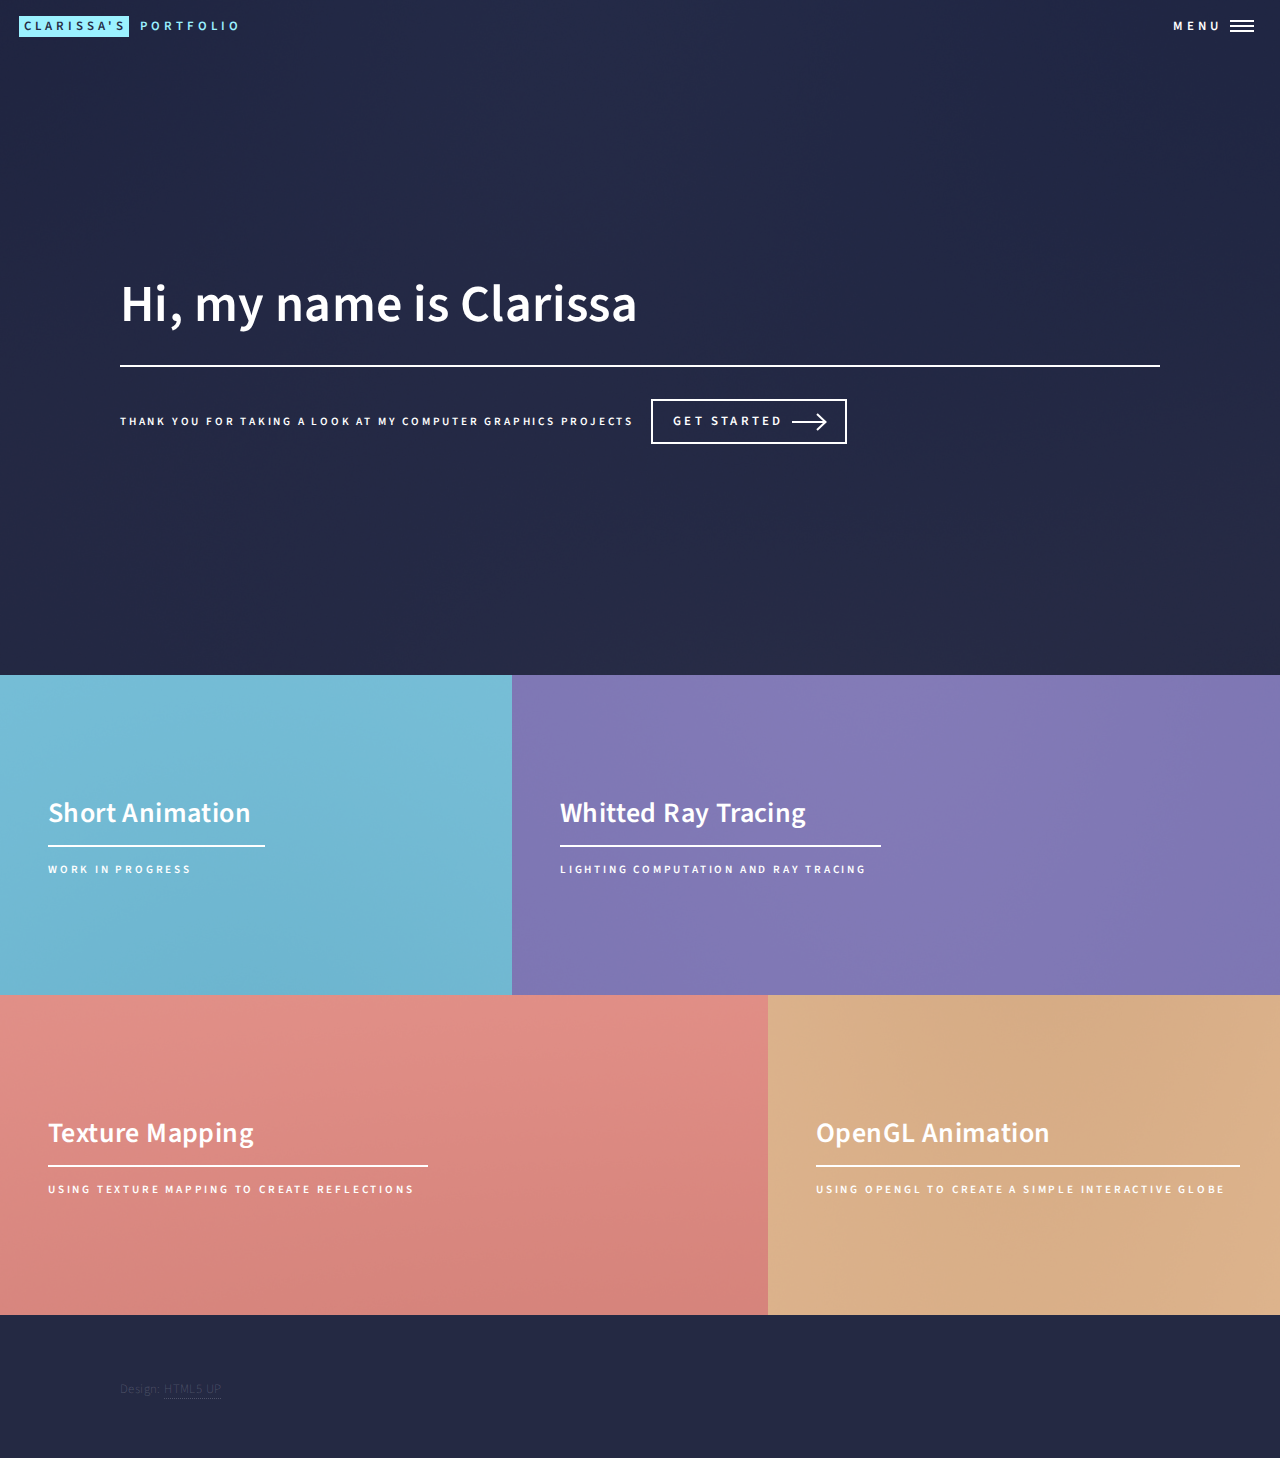
==== commit 6b2cd726: "Add .gif" ====
--- a/index.html
+++ b/index.html
@@ -20,24 +20,21 @@
 				<!-- Header -->
 					<header id="header" class="alt">
 						<a href="index.html" class="logo"><strong>Clarissa's</strong> <span>Portfolio</span></a>
-						<!-- <nav>
+						<nav>
 							<a href="#menu">Menu</a>
-						</nav> -->
+						</nav>
 					</header>
 
-				<!-- Menu
+				<!-- Menu -->
 					<nav id="menu">
 						<ul class="links">
 							<li><a href="index.html">Home</a></li>
-							<li><a href="landing.html">Landing</a></li>
-							<li><a href="generic.html">Generic</a></li>
-							<li><a href="elements.html">Elements</a></li>
+							<li><a href="short_animation.html">Short Animation</a></li>
+							<li><a href="whitted_ray.html">Whitted Ray Tracing</a></li>
+							<li><a href="texture.html">Texture Mapping</a></li>
+							<li><a href="opengl_anim.html">OpenGL Animation</a></li>
 						</ul>
-						<ul class="actions stacked">
-							<li><a href="#" class="button primary fit">Get Started</a></li>
-							<li><a href="#" class="button fit">Log In</a></li>
-						</ul>
-					</nav> -->
+					</nav>
 
 				<!-- Banner -->
 					<section id="banner" class="major">
@@ -65,8 +62,8 @@
 										<img src="images/pic01.jpg" alt="" />
 									</span>
 									<header class="major">
-										<h3><a href="landing.html" class="link">Aliquam</a></h3>
-										<p>Ipsum dolor sit amet</p>
+										<h3><a href="short_animation.html" class="link">Short Animation</a></h3>
+										<p>Work in Progress</p>
 									</header>
 								</article>
 								<article>
@@ -74,8 +71,8 @@
 										<img src="images/pic02.jpg" alt="" />
 									</span>
 									<header class="major">
-										<h3><a href="landing.html" class="link">Tempus</a></h3>
-										<p>feugiat amet tempus</p>
+										<h3><a href="whitted_ray.html" class="link">Whitted Ray Tracing</a></h3>
+										<p>Lighting computation and ray tracing</p>
 									</header>
 								</article>
 								<article>
@@ -83,8 +80,8 @@
 										<img src="images/pic03.jpg" alt="" />
 									</span>
 									<header class="major">
-										<h3><a href="landing.html" class="link">Magna</a></h3>
-										<p>Lorem etiam nullam</p>
+										<h3><a href="texture.html" class="link">Texture Mapping</a></h3>
+										<p>Using texture mapping to create reflections</p>
 									</header>
 								</article>
 								<article>
@@ -92,110 +89,19 @@
 										<img src="images/pic04.jpg" alt="" />
 									</span>
 									<header class="major">
-										<h3><a href="landing.html" class="link">Ipsum</a></h3>
-										<p>Nisl sed aliquam</p>
-									</header>
-								</article>
-								<article>
-									<span class="image">
-										<img src="images/pic05.jpg" alt="" />
-									</span>
-									<header class="major">
-										<h3><a href="landing.html" class="link">Consequat</a></h3>
-										<p>Ipsum dolor sit amet</p>
-									</header>
-								</article>
-								<article>
-									<span class="image">
-										<img src="images/pic06.jpg" alt="" />
-									</span>
-									<header class="major">
-										<h3><a href="landing.html" class="link">Etiam</a></h3>
-										<p>Feugiat amet tempus</p>
+										<h3><a href="opengl_anim.html" class="link">OpenGL Animation</a></h3>
+										<p>Using OpenGL to create a simple interactive globe</p>
 									</header>
 								</article>
 							</section>
 
-						<!-- Two -->
-							<section id="two">
-								<div class="inner">
-									<header class="major">
-										<h2>Massa libero</h2>
-									</header>
-									<p>Nullam et orci eu lorem consequat tincidunt vivamus et sagittis libero. Mauris aliquet magna magna sed nunc rhoncus pharetra. Pellentesque condimentum sem. In efficitur ligula tate urna. Maecenas laoreet massa vel lacinia pellentesque lorem ipsum dolor. Nullam et orci eu lorem consequat tincidunt. Vivamus et sagittis libero. Mauris aliquet magna magna sed nunc rhoncus amet pharetra et feugiat tempus.</p>
-									<ul class="actions">
-										<li><a href="landing.html" class="button next">Get Started</a></li>
-									</ul>
-								</div>
-							</section>
-
 					</div>
-
-				<!-- Contact -->
-					<section id="contact">
-						<div class="inner">
-							<section>
-								<form method="post" action="#">
-									<div class="fields">
-										<div class="field half">
-											<label for="name">Name</label>
-											<input type="text" name="name" id="name" />
-										</div>
-										<div class="field half">
-											<label for="email">Email</label>
-											<input type="text" name="email" id="email" />
-										</div>
-										<div class="field">
-											<label for="message">Message</label>
-											<textarea name="message" id="message" rows="6"></textarea>
-										</div>
-									</div>
-									<ul class="actions">
-										<li><input type="submit" value="Send Message" class="primary" /></li>
-										<li><input type="reset" value="Clear" /></li>
-									</ul>
-								</form>
-							</section>
-							<section class="split">
-								<section>
-									<div class="contact-method">
-										<span class="icon solid alt fa-envelope"></span>
-										<h3>Email</h3>
-										<a href="#">information@untitled.tld</a>
-									</div>
-								</section>
-								<section>
-									<div class="contact-method">
-										<span class="icon solid alt fa-phone"></span>
-										<h3>Phone</h3>
-										<span>(000) 000-0000 x12387</span>
-									</div>
-								</section>
-								<section>
-									<div class="contact-method">
-										<span class="icon solid alt fa-home"></span>
-										<h3>Address</h3>
-										<span>1234 Somewhere Road #5432<br />
-										Nashville, TN 00000<br />
-										United States of America</span>
-									</div>
-								</section>
-							</section>
-						</div>
-					</section>
 
 				<!-- Footer -->
 					<footer id="footer">
 						<div class="inner">
-							<ul class="icons">
-								<li><a href="#" class="icon brands alt fa-twitter"><span class="label">Twitter</span></a></li>
-								<li><a href="#" class="icon brands alt fa-facebook-f"><span class="label">Facebook</span></a></li>
-								<li><a href="#" class="icon brands alt fa-instagram"><span class="label">Instagram</span></a></li>
-								<li><a href="#" class="icon brands alt fa-github"><span class="label">GitHub</span></a></li>
-								<li><a href="#" class="icon brands alt fa-linkedin-in"><span class="label">LinkedIn</span></a></li>
-							</ul>
 							<ul class="copyright">
-								<li>&copy; Untitled</li><li>Design: <a href="https://html5up.net">HTML5 UP</a></li>
+								<li>Design: <a href="https://html5up.net">HTML5 UP</a></li>
 							</ul>
 						</div>
 					</footer>
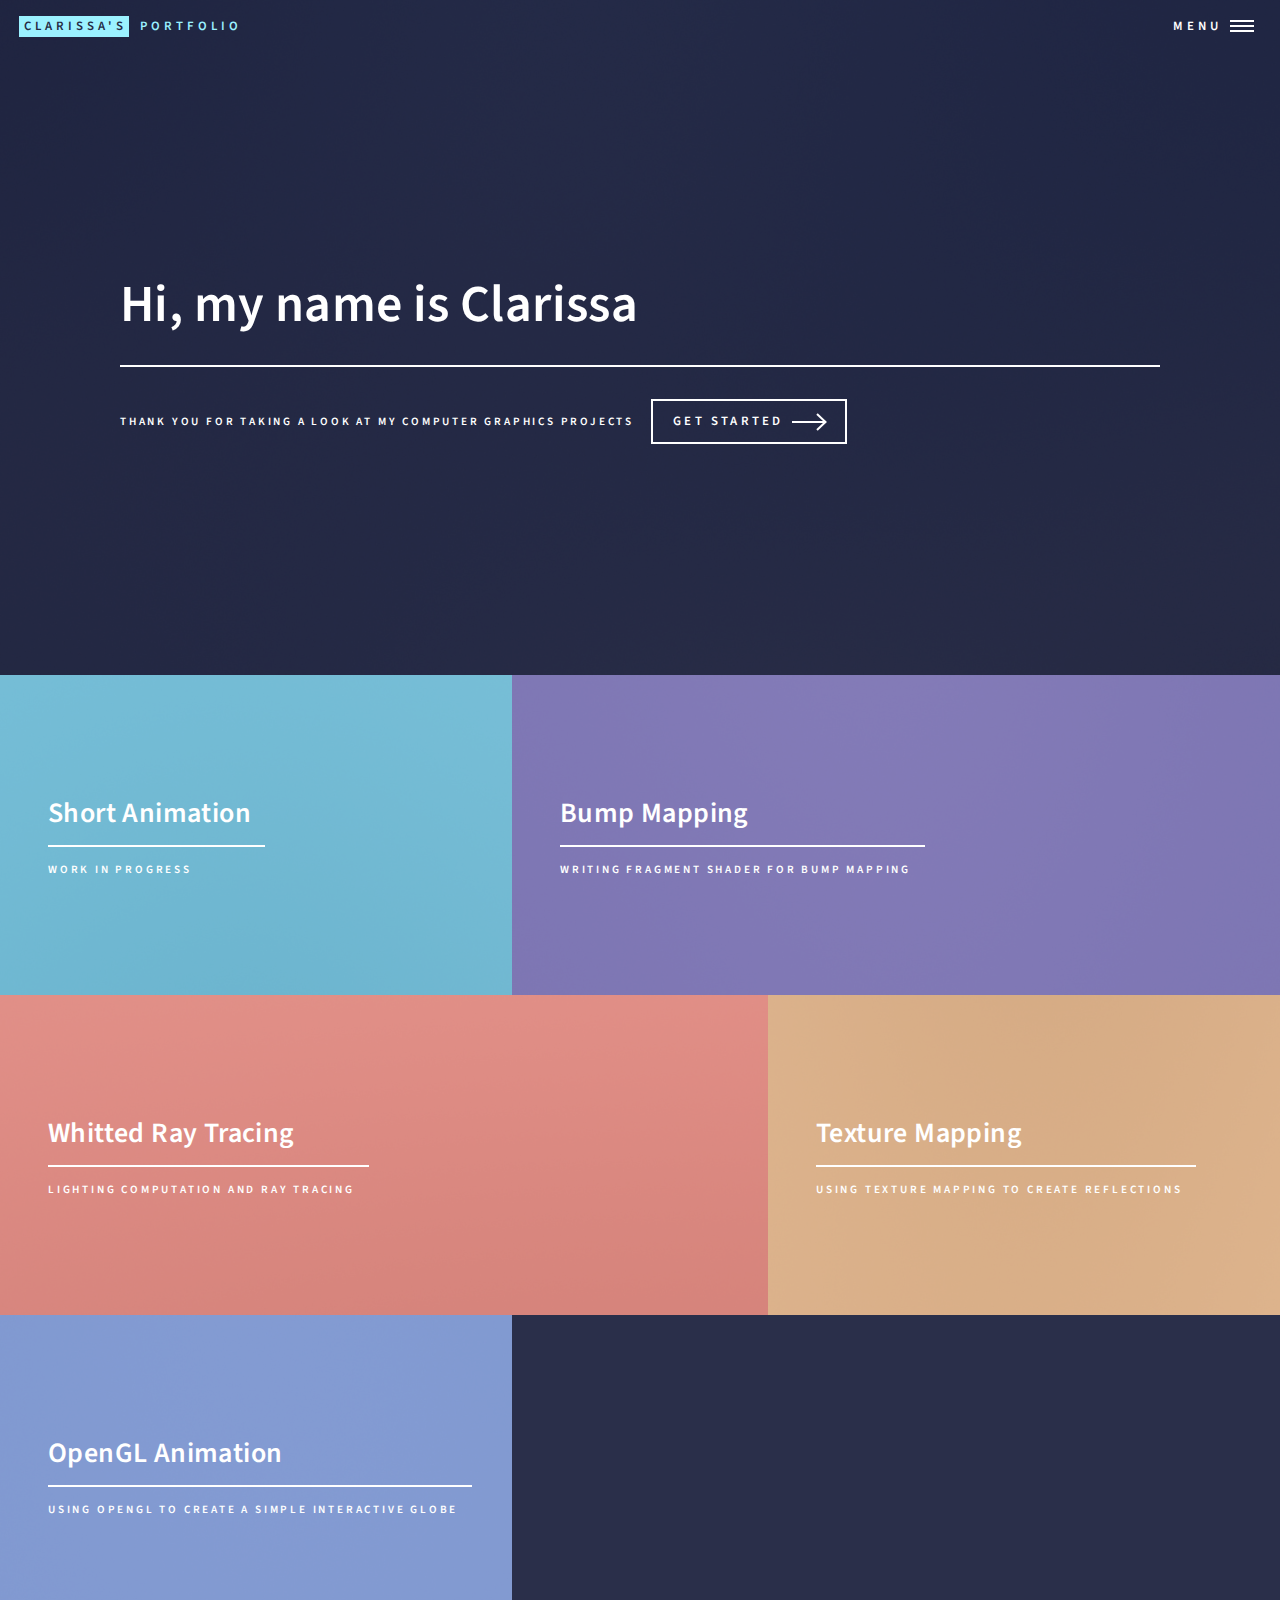
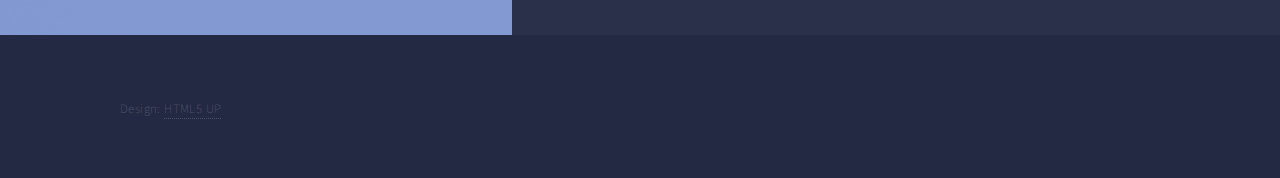
==== commit 62a35573: "Add bump mapping page" ====
--- a/index.html
+++ b/index.html
@@ -30,6 +30,7 @@
 						<ul class="links">
 							<li><a href="index.html">Home</a></li>
 							<li><a href="short_animation.html">Short Animation</a></li>
+							<li><a href="bump_map.html">Bump Mapping</a></li>
 							<li><a href="whitted_ray.html">Whitted Ray Tracing</a></li>
 							<li><a href="texture.html">Texture Mapping</a></li>
 							<li><a href="opengl_anim.html">OpenGL Animation</a></li>
@@ -71,13 +72,22 @@
 										<img src="images/pic02.jpg" alt="" />
 									</span>
 									<header class="major">
+										<h3><a href="bump_map.html" class="link">Bump Mapping</a></h3>
+										<p>Writing fragment shader for bump mapping</p>
+									</header>
+								</article>
+								<article>
+									<span class="image">
+										<img src="images/pic03.jpg" alt="" />
+									</span>
+									<header class="major">
 										<h3><a href="whitted_ray.html" class="link">Whitted Ray Tracing</a></h3>
 										<p>Lighting computation and ray tracing</p>
 									</header>
 								</article>
 								<article>
 									<span class="image">
-										<img src="images/pic03.jpg" alt="" />
+										<img src="images/pic04.jpg" alt="" />
 									</span>
 									<header class="major">
 										<h3><a href="texture.html" class="link">Texture Mapping</a></h3>
@@ -86,7 +96,7 @@
 								</article>
 								<article>
 									<span class="image">
-										<img src="images/pic04.jpg" alt="" />
+										<img src="images/pic05.jpg" alt="" />
 									</span>
 									<header class="major">
 										<h3><a href="opengl_anim.html" class="link">OpenGL Animation</a></h3>
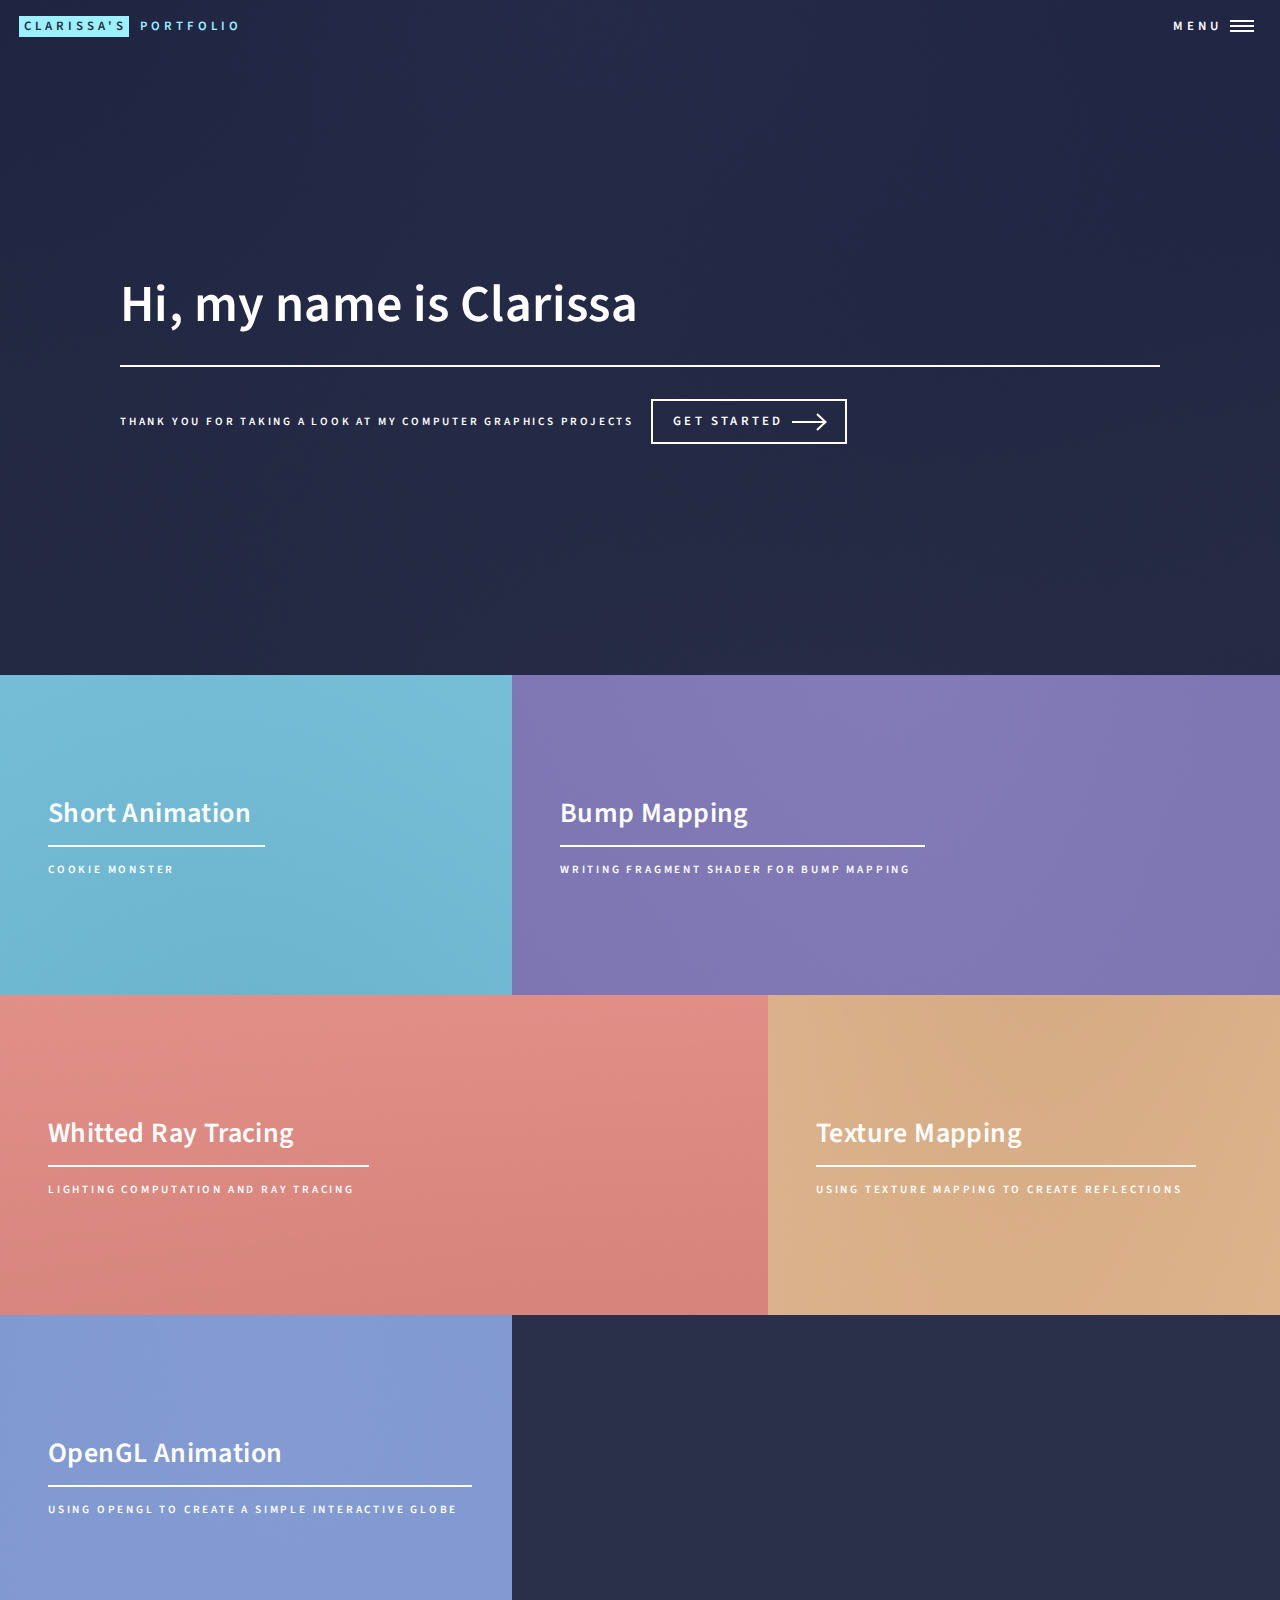
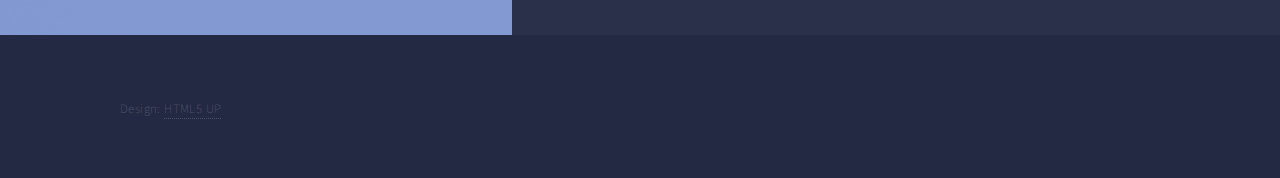
==== commit ab4b3830: "Edit animation description" ====
--- a/index.html
+++ b/index.html
@@ -64,7 +64,7 @@
 									</span>
 									<header class="major">
 										<h3><a href="short_animation.html" class="link">Short Animation</a></h3>
-										<p>Work in Progress</p>
+										<p>Cookie Monster</p>
 									</header>
 								</article>
 								<article>
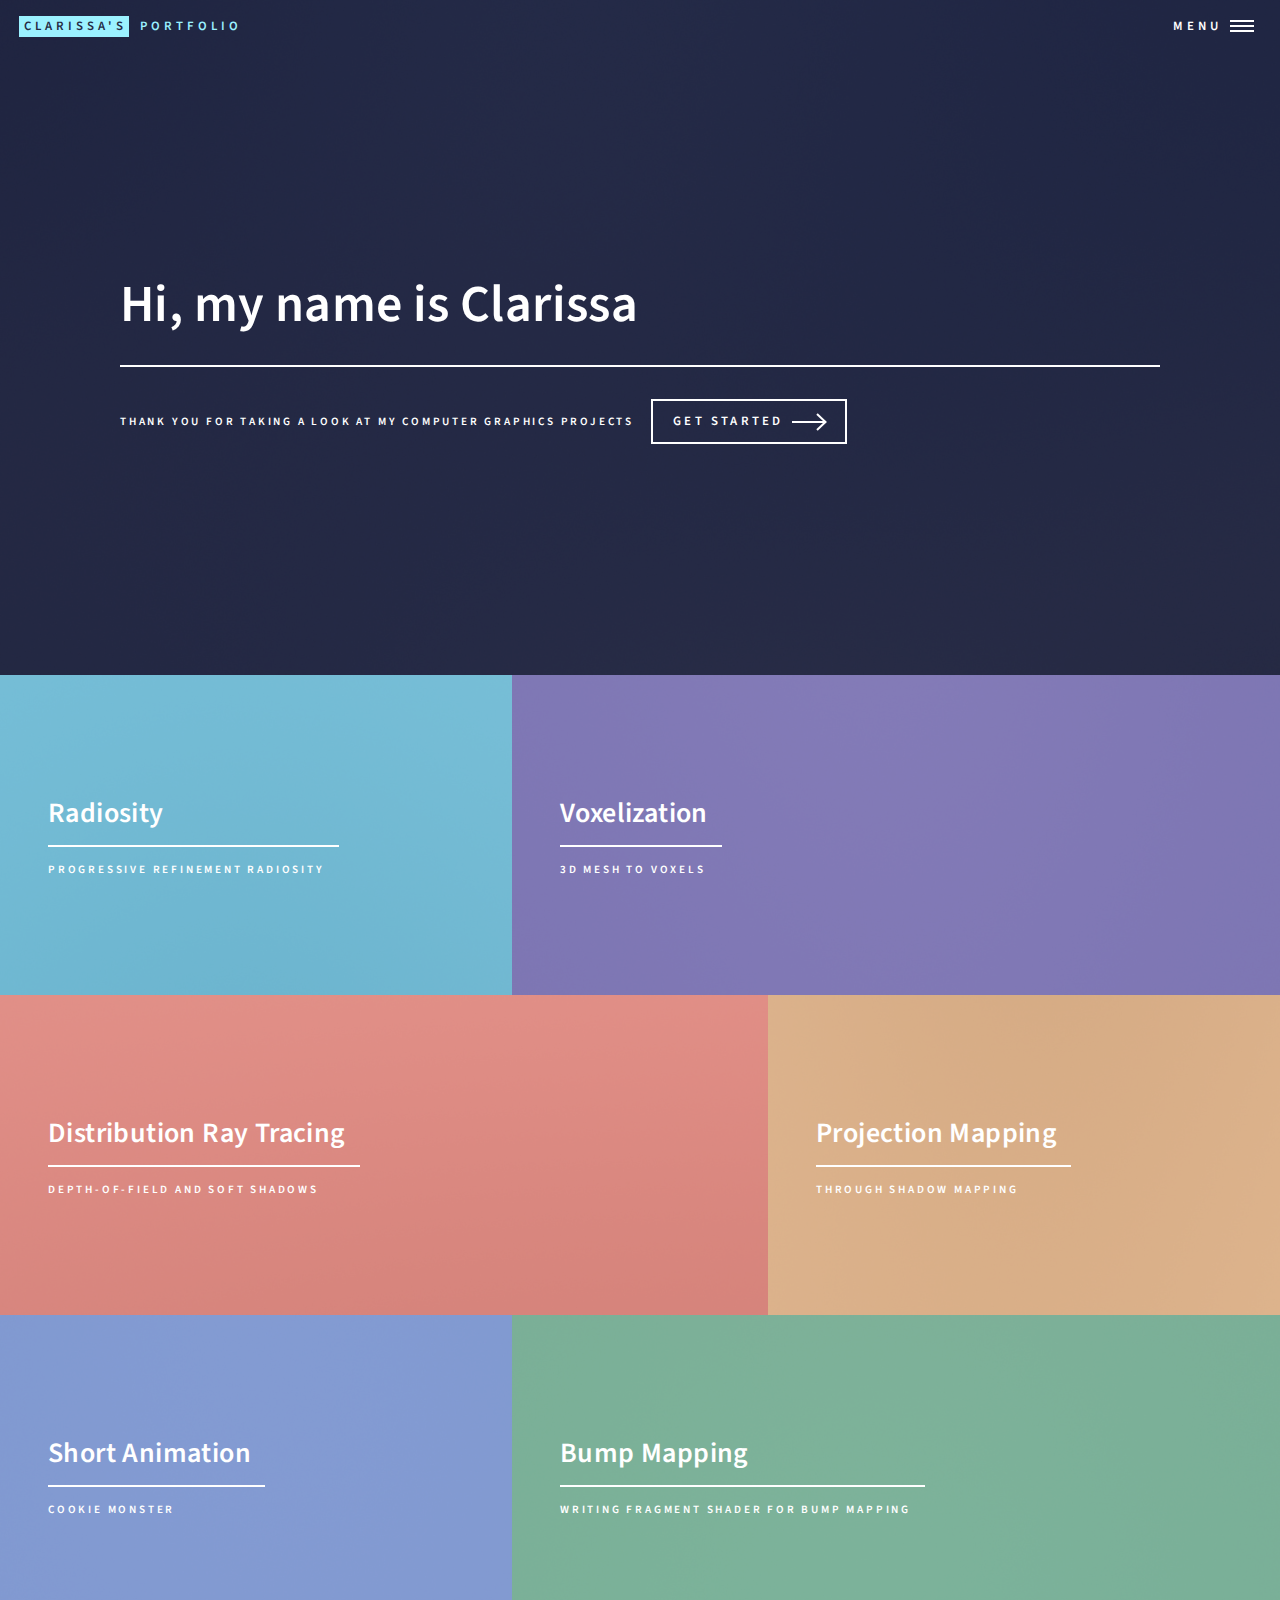
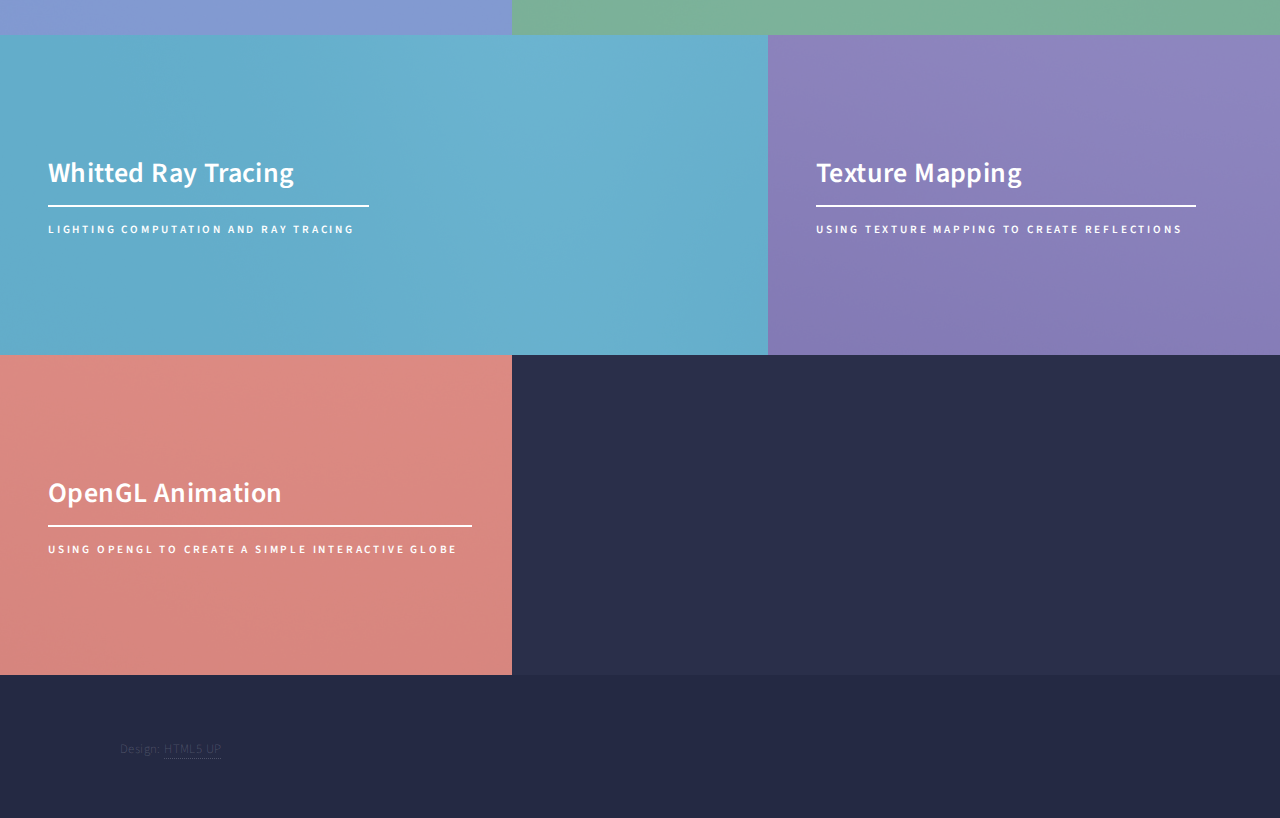
==== commit 4920771f: "Add and update pages for radiosity, shadow map, voxel, and distribution ray tracing projects" ====
--- a/index.html
+++ b/index.html
@@ -29,6 +29,10 @@
 					<nav id="menu">
 						<ul class="links">
 							<li><a href="index.html">Home</a></li>
+							<li><a href="radiosity.html">Radiosity</a></li>
+							<li><a href="voxel.html">Voxelization</a></li>
+							<li><a href="distribution_ray.html">Distribution Ray Tracing</a></li>
+							<li><a href="shadow_map.html">Projection Mapping</a></li>
 							<li><a href="short_animation.html">Short Animation</a></li>
 							<li><a href="bump_map.html">Bump Mapping</a></li>
 							<li><a href="whitted_ray.html">Whitted Ray Tracing</a></li>
@@ -63,13 +67,49 @@
 										<img src="images/pic01.jpg" alt="" />
 									</span>
 									<header class="major">
+										<h3><a href="radiosity.html" class="link">Radiosity</a></h3>
+										<p>Progressive Refinement Radiosity</p>
+									</header>
+								</article>
+								<article>
+									<span class="image">
+										<img src="images/pic02.jpg" alt="" />
+									</span>
+									<header class="major">
+										<h3><a href="voxel.html" class="link">Voxelization</a></h3>
+										<p>3D Mesh to Voxels</p>
+									</header>
+								</article>
+								<article>
+									<span class="image">
+										<img src="images/pic03.jpg" alt="" />
+									</span>
+									<header class="major">
+										<h3><a href="distribution_ray.html" class="link">Distribution Ray Tracing</a></h3>
+										<p>Depth-of-field and soft shadows</p>
+									</header>
+								</article>
+								<article>
+									<span class="image">
+										<img src="images/pic04.jpg" alt="" />
+									</span>
+									<header class="major">
+										<h3><a href="shadow_map.html" class="link">Projection Mapping</a></h3>
+										<p>Through Shadow Mapping</p>
+									</header>
+								</article>
+								<article>
+									<span class="image">
+										<img src="images/pic05.jpg" alt="" />
+									</span>
+									<header class="major">
 										<h3><a href="short_animation.html" class="link">Short Animation</a></h3>
 										<p>Cookie Monster</p>
 									</header>
 								</article>
 								<article>
 									<span class="image">
-										<img src="images/pic02.jpg" alt="" />
+										<img src="images/pic06.jpg" alt="" />
 									</span>
 									<header class="major">
 										<h3><a href="bump_map.html" class="link">Bump Mapping</a></h3>
@@ -78,7 +118,7 @@
 								</article>
 								<article>
 									<span class="image">
-										<img src="images/pic03.jpg" alt="" />
+										<img src="images/pic07.jpg" alt="" />
 									</span>
 									<header class="major">
 										<h3><a href="whitted_ray.html" class="link">Whitted Ray Tracing</a></h3>
@@ -87,7 +127,7 @@
 								</article>
 								<article>
 									<span class="image">
-										<img src="images/pic04.jpg" alt="" />
+										<img src="images/pic08.jpg" alt="" />
 									</span>
 									<header class="major">
 										<h3><a href="texture.html" class="link">Texture Mapping</a></h3>
@@ -96,7 +136,7 @@
 								</article>
 								<article>
 									<span class="image">
-										<img src="images/pic05.jpg" alt="" />
+										<img src="images/pic09.jpg" alt="" />
 									</span>
 									<header class="major">
 										<h3><a href="opengl_anim.html" class="link">OpenGL Animation</a></h3>
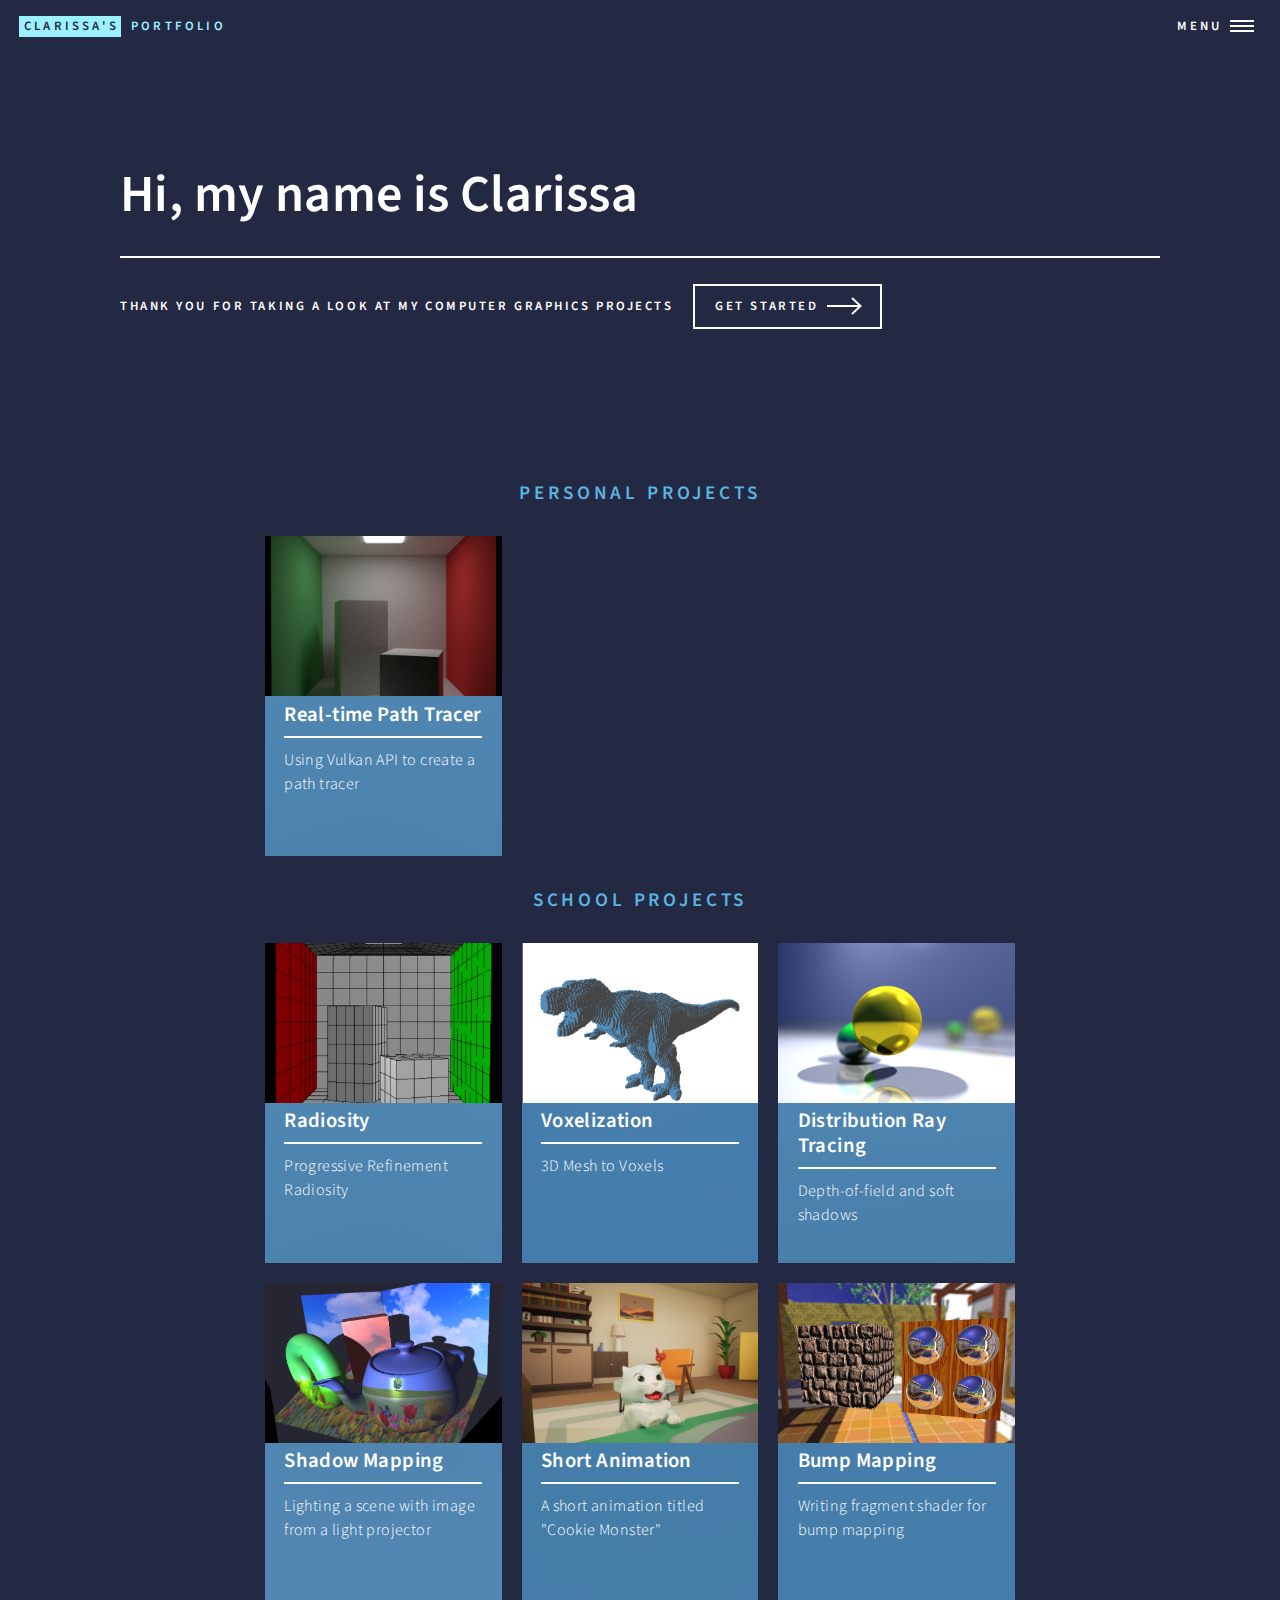
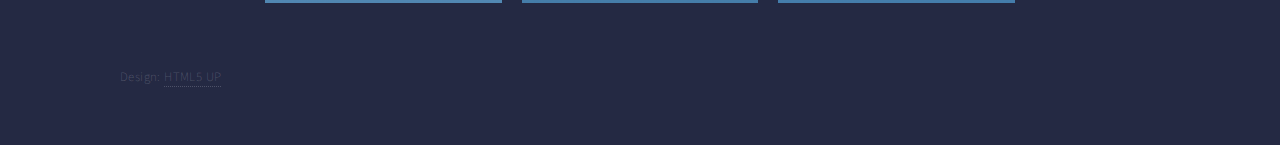
==== commit 91510b6b: "Add pathtracer project, update rest of projects" ====
--- a/index.html
+++ b/index.html
@@ -28,16 +28,16 @@
 				<!-- Menu -->
 					<nav id="menu">
 						<ul class="links">
-							<li><a href="index.html">Home</a></li>
+							<li><a id="home" href="index.html">* Home *</a></li>
+							<li class="project-type">Personal Projects</li>
+							<li><a href="pathtracer.html">Real-time Path tracer</a></li>
+							<li class="project-type">Student Projects</li>
 							<li><a href="radiosity.html">Radiosity</a></li>
 							<li><a href="voxel.html">Voxelization</a></li>
 							<li><a href="distribution_ray.html">Distribution Ray Tracing</a></li>
 							<li><a href="shadow_map.html">Projection Mapping</a></li>
 							<li><a href="short_animation.html">Short Animation</a></li>
 							<li><a href="bump_map.html">Bump Mapping</a></li>
-							<li><a href="whitted_ray.html">Whitted Ray Tracing</a></li>
-							<li><a href="texture.html">Texture Mapping</a></li>
-							<li><a href="opengl_anim.html">OpenGL Animation</a></li>
 						</ul>
 					</nav>
 
@@ -60,87 +60,109 @@
 				<!-- Main -->
 					<div id="main">
 
-						<!-- One -->
-							<section id="one" class="tiles">
+						<p id="one" class="project-type">Personal Projects</p>
+							<section class="tiles">
 								<article>
 									<span class="image">
 										<img src="images/pic01.jpg" alt="" />
 									</span>
-									<header class="major">
-										<h3><a href="radiosity.html" class="link">Radiosity</a></h3>
-										<p>Progressive Refinement Radiosity</p>
+									<header>
+										<span class="project-image">
+											<img src="images/pathtracer/cornell.png" alt="" />
+										</span>
+										<div class="project-info">
+											<h3 class="project-title"><a href="pathtracer.html" class="link">Real-time Path Tracer</a></h3>
+											<p class="project-desc">Using Vulkan API to create a path tracer</p>
+										</div>
+									</header>
+								</article>
+							</section>
+
+						<!-- One -->
+						 <p id="two" class="project-type">School Projects</p>
+							<section class="tiles">
+								<article>
+									<span class="image">
+										<img src="images/pic01.jpg" alt=""/>
+									</span>
+									<header>
+										<span class="project-image">
+											<img src="images/radiosity/shoot.png" alt=""/>
+										</span>
+										<div class="project-info">
+											<h3 class="project-title"><a href="radiosity.html" class="link">Radiosity</a></h3>
+											<p class="project-desc">Progressive Refinement Radiosity</p>
+										</div>
 									</header>
 								</article>
 								<article>
 									<span class="image">
 										<img src="images/pic02.jpg" alt="" />
 									</span>
-									<header class="major">
-										<h3><a href="voxel.html" class="link">Voxelization</a></h3>
-										<p>3D Mesh to Voxels</p>
+									<header>
+										<span class="project-image">
+											<img src="images/voxel/trex_voxel.png" alt="" />
+										</span>
+										<div class="project-info">
+											<h3 class="project-title"><a href="voxel.html" class="link">Voxelization</a></h3>
+											<p class="project-desc">3D Mesh to Voxels</p>
+										</div>
 									</header>
 								</article>
 								<article>
 									<span class="image">
 										<img src="images/pic03.jpg" alt="" />
 									</span>
-									<header class="major">
-										<h3><a href="distribution_ray.html" class="link">Distribution Ray Tracing</a></h3>
-										<p>Depth-of-field and soft shadows</p>
+									<header>
+										<span class="project-image">
+											<img src="images/dist_ray/depth-of-field.png" alt="" />
+										</span>
+										<div class="project-info">
+											<h3 class="project-title"><a href="distribution_ray.html" class="link">Distribution Ray Tracing</a></h3>
+											<p class="project-desc">Depth-of-field and soft shadows</p>
+										</div>
 									</header>
 								</article>
 								<article>
 									<span class="image">
 										<img src="images/pic04.jpg" alt="" />
 									</span>
-									<header class="major">
-										<h3><a href="shadow_map.html" class="link">Projection Mapping</a></h3>
-										<p>Through Shadow Mapping</p>
+									<header>
+										<span class="project-image">
+											<img src="images/shadow_map/pic2.png" alt="" />
+										</span>
+										<div class="project-info">
+											<h3 class="project-title"><a href="shadow_map.html" class="link">Shadow Mapping</a></h3>
+											<p class="project-desc">Lighting a scene with image from a light projector</p>
+										</div>
 									</header>
 								</article>
 								<article>
 									<span class="image">
 										<img src="images/pic05.jpg" alt="" />
 									</span>
-									<header class="major">
-										<h3><a href="short_animation.html" class="link">Short Animation</a></h3>
-										<p>Cookie Monster</p>
+									<header>
+										<span class="project-image">
+											<img src="images/anim/cat_unreal.png" alt="" />
+										</span>
+										<div class="project-info">
+											<h3 class="project-title"><a href="short_animation.html" class="link">Short Animation</a></h3>
+											<p class="project-desc">A short animation titled "Cookie Monster"</p>
+										</div>
 									</header>
 								</article>
 								<article>
 									<span class="image">
 										<img src="images/pic06.jpg" alt="" />
 									</span>
-									<header class="major">
-										<h3><a href="bump_map.html" class="link">Bump Mapping</a></h3>
-										<p>Writing fragment shader for bump mapping</p>
-									</header>
-								</article>
-								<article>
-									<span class="image">
-										<img src="images/pic07.jpg" alt="" />
-									</span>
-									<header class="major">
-										<h3><a href="whitted_ray.html" class="link">Whitted Ray Tracing</a></h3>
-										<p>Lighting computation and ray tracing</p>
-									</header>
-								</article>
-								<article>
-									<span class="image">
-										<img src="images/pic08.jpg" alt="" />
-									</span>
-									<header class="major">
-										<h3><a href="texture.html" class="link">Texture Mapping</a></h3>
-										<p>Using texture mapping to create reflections</p>
-									</header>
-								</article>
-								<article>
-									<span class="image">
-										<img src="images/pic09.jpg" alt="" />
-									</span>
-									<header class="major">
-										<h3><a href="opengl_anim.html" class="link">OpenGL Animation</a></h3>
-										<p>Using OpenGL to create a simple interactive globe</p>
+									<header>
+										<span class="project-image">
+											<img src="images/bump/bump_mapping.png" alt="" />
+										</span>
+										<div class="project-info">
+											<h3 class="project-title"><a href="bump_map.html" class="link">Bump Mapping</a></h3>
+											<p class="project-desc">Writing fragment shader for bump mapping</p>
+										</div>
 									</header>
 								</article>
 							</section>
--- a/assets/css/main.css
+++ b/assets/css/main.css
@@ -1,5 +1,6 @@
 @import url(fontawesome-all.min.css);
 @import url("https://fonts.googleapis.com/css?family=Source+Sans+Pro:300,300italic,600,600italic");
+@import url('https://fonts.googleapis.com/css?family=Nanum+Myeongjo:400,400italic');
 
 /*
 	Forty by HTML5 UP
@@ -176,6 +177,10 @@
 		font-style: italic;
 	}
 
+	i.math {
+		font-family: "Nanum Myeongjo", italic;
+	}
+
 	p {
 		margin: 0 0 2em 0;
 	}
@@ -184,7 +189,7 @@
 		color: #ffffff;
 		font-weight: 600;
 		line-height: 1.65;
-		margin: 0 0 1em 0;
+		/* margin: 0 0 1em 0; */
 	}
 
 		h1 a, h2 a, h3 a, h4 a, h5 a, h6 a {
@@ -1774,7 +1779,6 @@
 		width: -webkit-max-content;
 		width: -ms-max-content;
 		width: max-content;
-		margin-bottom: 2em;
 	}
 
 		header.major > :first-child {
@@ -1794,7 +1798,7 @@
 		header.major > p {
 			font-size: 0.7em;
 			font-weight: 600;
-			letter-spacing: 0.25em;
+			letter-spacing: 0.2em;
 			margin-bottom: 0;
 			text-transform: uppercase;
 		}
@@ -1894,7 +1898,7 @@
 		display: block;
 		font-size: 0.8em;
 		font-weight: 600;
-		letter-spacing: 0.25em;
+		letter-spacing: 0.2em;
 		margin: 0 0 1em 0;
 		text-transform: uppercase;
 	}
@@ -2179,14 +2183,16 @@
 			}
 
 		.image.left {
-			float: left;
-			margin: 0 1.5em 1.25em 0;
+			/* float: left; */
+			align-self: left;
+			margin: 0 1.5em 2em 0;
 			top: 0.25em;
 		}
 
 		.image.right {
-			float: right;
-			margin: 0 0 1.25em 1.5em;
+			/* float: right; */
+			align-self: right;
+			margin: 0 0 2em 1.5em;
 			top: 0.25em;
 		}
 
@@ -2523,7 +2529,7 @@
 		font-size: 0.8em;
 		font-weight: 600;
 		height: 3.5em;
-		letter-spacing: 0.25em;
+		letter-spacing: 0.2em;
 		line-height: 3.5em;
 		padding: 0 1.75em;
 		text-align: center;
@@ -2714,7 +2720,7 @@
 /* Tiles */
 
 	.tiles {
-		display: -moz-flex;
+		/* display: -moz-flex;
 		display: -webkit-flex;
 		display: -ms-flex;
 		display: flex;
@@ -2722,7 +2728,13 @@
 		-webkit-flex-wrap: wrap;
 		-ms-flex-wrap: wrap;
 		flex-wrap: wrap;
-		border-top: 0 !important;
+		border-top: 0 !important; */
+		display: grid;
+		grid-template-columns: repeat(4, 2fr);
+		gap: 20px;
+		border: 1px none red;
+		max-width: 1000px;
+		margin: 0 auto;
 	}
 
 		.tiles + * {
@@ -2730,10 +2742,6 @@
 		}
 
 		.tiles article {
-			-moz-align-items: center;
-			-webkit-align-items: center;
-			-ms-align-items: center;
-			align-items: center;
 			display: -moz-flex;
 			display: -webkit-flex;
 			display: -ms-flex;
@@ -2742,17 +2750,20 @@
 			-webkit-transition: -webkit-transform 0.25s ease, opacity 0.25s ease, -webkit-filter 1s ease, -webkit-filter 1s ease;
 			-ms-transition: -ms-transform 0.25s ease, opacity 0.25s ease, -ms-filter 1s ease, -webkit-filter 1s ease;
 			transition: transform 0.25s ease, opacity 0.25s ease, filter 1s ease, -webkit-filter 1s ease;
-			padding: 4em 4em 2em 4em ;
 			background-position: center;
 			background-repeat: no-repeat;
 			background-size: cover;
 			cursor: default;
-			height: 40vh;
+			position: relative;
+			overflow: hidden;
+			/* height: 40vh;
 			max-height: 40em;
 			min-height: 23em;
 			overflow: hidden;
 			position: relative;
-			width: 40%;
+			width: 40%; */
+			border: 1px none chartreuse;
+			height: 320px;
 		}
 
 			.tiles article .image {
@@ -2762,15 +2773,60 @@
 			.tiles article header {
 				position: relative;
 				z-index: 3;
-			}
-
-			.tiles article h3 {
-				font-size: 1.75em;
-			}
-
-				.tiles article h3 a:hover {
+				border: 1px none blue;
+				height: 100%;
+				width: 100%;
+			}
+
+			.tiles article .project-image {
+				display: block;
+				height: 50%;
+				width: 100%;
+				border: 1px none magenta;
+			}
+
+				.tiles article .project-image img {
+					height: 100%;
+					width: 100%;
+					object-fit: cover;
+				}
+
+			.tiles article .project-info {
+				padding: 0.4em 1.2em 0.0em 1.2em;
+				display: flex;
+				flex-direction: column;
+				justify-content: flex-start;
+				flex-grow: 1;
+			}
+
+			.tiles article .project-title {
+				font-size: 15.5pt;
+				text-decoration: none;
+				border: 1px none rgb(47, 234, 241);
+				line-height: 1.2em;
+				color: #ffffff;
+			}
+
+				.tiles article .project-title a:hover {
 					color: inherit !important;
 				}
+
+				.tiles article .project-title > :first-child:after {
+					content: '';
+					background-color: #ffffff;
+					display: block;
+					height: 2px;
+					width: 100%;
+					margin-top: 0.4em;
+					margin-bottom: 10px;
+				}
+
+			.tiles article .project-desc {
+				border: 1px none slateblue;
+				font-size: 12pt;
+				letter-spacing: 0.025em;
+				line-height: 1.5em;
+			}
 
 			.tiles article .link.primary {
 				border: 0;
@@ -2796,6 +2852,7 @@
 				position: absolute;
 				width: 100%;
 				z-index: 2;
+				background-color: #4787b8;
 			}
 
 			.tiles article:after {
@@ -2826,56 +2883,47 @@
 				opacity: 0;
 			}
 
-			.tiles article:nth-child(4n - 1), .tiles article:nth-child(4n - 2) {
+			/* .tiles article:nth-child(4n - 1), .tiles article:nth-child(4n - 2) {
 				width: 60%;
-			}
-
-			.tiles article:nth-child(6n - 5):before {
-				background-color: #6fc3df;
-			}
-
-			.tiles article:nth-child(6n - 4):before {
-				background-color: #8d82c4;
-			}
-
-			.tiles article:nth-child(6n - 3):before {
-				background-color: #ec8d81;
-			}
-
-			.tiles article:nth-child(6n - 2):before {
-				background-color: #e7b788;
-			}
-
-			.tiles article:nth-child(6n - 1):before {
-				background-color: #8ea9e8;
-			}
-
-			.tiles article:nth-child(6n):before {
-				background-color: #87c5a4;
-			}
+			} */
 
 		@media screen and (max-width: 1280px) {
 
+			.tiles {
+				grid-template-columns: repeat(3, 2fr);
+				max-width: 750px;
+			}
 			.tiles article {
-				padding: 4em 3em 2em 3em ;
+				/* padding: 4em 3em 2em 3em ;
 				height: 30vh;
 				max-height: 30em;
-				min-height: 20em;
+				min-height: 20em; */
 			}
 
 		}
 
 		@media screen and (max-width: 980px) {
 
-			.tiles article {
+			.tiles {
+				grid-template-columns: repeat(2, 2fr);
+				max-width: 500px;
+			}
+			/* .tiles article {
 				width: 50% !important;
-			}
+			} */
 
 		}
 
 		@media screen and (max-width: 736px) {
 
-			.tiles article {
+			.tiles {
+				max-width: 400px;
+			}
+			.tiles article .project-desc {
+				font-size: 10pt;
+			}
+			
+			/* .tiles article {
 				padding: 3em 1.5em 1em 1.5em ;
 				height: 16em;
 				max-height: none;
@@ -2884,11 +2932,11 @@
 
 				.tiles article h3 {
 					font-size: 1.5em;
-				}
-
-		}
-
-		@media screen and (max-width: 480px) {
+				} */
+
+		}
+
+		/* @media screen and (max-width: 480px) {
 
 			.tiles {
 				display: block;
@@ -2899,7 +2947,14 @@
 					width: 100% !important;
 				}
 
-		}
+		} */
+
+		 @media screen and (max-width: 420px) {
+			.tiles {
+				grid-template-columns: repeat(1, 2fr);
+				max-width: 200px;
+			}
+		 }
 
 /* Contact Method */
 
@@ -3120,7 +3175,7 @@
 		font-weight: 600;
 		height: 3.25em;
 		left: 0;
-		letter-spacing: 0.25em;
+		letter-spacing: 0.2em;
 		line-height: 3.25em;
 		margin: 0;
 		position: fixed;
@@ -3257,6 +3312,9 @@
 			box-shadow: none;
 			position: absolute;
 		}
+			#header.alt.style0 .logo strong {
+				color: #4787b8;
+			}
 
 			#header.alt.style1 .logo strong {
 				color: #6fc3df;
@@ -3347,7 +3405,7 @@
 
 		}
 
-		@media screen and (max-width: 480px) {
+		@media screen and (max-width: 320px) {
 
 			#header .logo span {
 				display: none;
@@ -3380,7 +3438,7 @@
 		-webkit-align-items: center;
 		-ms-align-items: center;
 		align-items: center;
-		background-image: url("../../images/banner.jpg");
+		/* background-image: url("../../images/banner.jpg"); */
 		display: -moz-flex;
 		display: -webkit-flex;
 		display: -ms-flex;
@@ -3392,10 +3450,10 @@
 		background-size: cover;
 		border-bottom: 0 !important;
 		cursor: default;
-		height: 60vh;
+		height: 40vh;
 		margin-bottom: -3.25em;
 		max-height: 32em;
-		min-height: 22em;
+		min-height: 15em;
 		position: relative;
 		top: -3.25em;
 	}
@@ -3474,21 +3532,25 @@
 				}
 
 				#banner > .inner .content p {
-					font-size: 0.7em;
+					font-size: 0.8em;
 					font-weight: 600;
-					letter-spacing: 0.25em;
+					letter-spacing: 0.2em;
 					text-transform: uppercase;
 				}
 
 		#banner.major {
-			height: 75vh;
-			min-height: 30em;
-			max-height: 50em;
+			height: 50vh;
+			min-height: 20em;
+			max-height: 40em;
 		}
 
 			#banner.major.alt {
 				opacity: 0.75;
 			}
+
+		#banner.style0:after {
+			background-color: #4787b8;
+		}
 
 		#banner.style1:after {
 			background-color: #6fc3df;
@@ -3589,17 +3651,23 @@
 /* Main */
 
 	#main {
-		background-color: #2a2f4a;
-	}
-
-		#main > * {
-			border-top: solid 1px rgba(212, 212, 255, 0.1);
-		}
-
-			#main > *:first-child {
-				border-top: 0;
-			}
-
+		background-color: #242943;
+	}
+
+			#main > .project-type {
+				color: rgb(90, 180, 224);
+				display: block;
+				font-size: 1.2em;
+				font-weight: 600;
+				letter-spacing: 0.2em;
+				line-height: 2.5em;
+				text-decoration: none;
+				text-transform: uppercase;
+				text-align: center;
+				margin: 0;
+				padding: 1em;
+			}
+		
 			#main > * > .inner {
 				padding: 4em 0 2em 0 ;
 				margin: 0 auto;
@@ -3620,6 +3688,15 @@
 			background-color: transparent;
 			border-bottom: solid 1px rgba(212, 212, 255, 0.1);
 		}
+
+		#main #table-of-contents {
+			margin-bottom: 2em;
+		}
+		
+			#main #table-of-contents > li > a {
+				border-bottom: 0;
+			}
+
 
 /* Contact */
 
@@ -3829,7 +3906,13 @@
 			text-align: center;
 			visibility: hidden;
 			width: 18em;
-		}
+			-ms-overflow-style: none;
+			scrollbar-width: none;
+		}
+
+			#menu.inner::-webkit-scrollbar {
+				display: none;
+			}
 
 			#menu .inner > :first-child {
 				margin-top: 2em;
@@ -3851,14 +3934,36 @@
 				#menu ul.links > li {
 					padding: 0;
 				}
-
-					#menu ul.links > li > a:not(.button) {
+					#menu ul.links > .project-type {
+						color:rgb(90, 180, 224);
+						border: 0;
+						display: block;
+						font-size: 1.0em;
+						font-weight: 600;
+						letter-spacing: 0.2em;
+						line-height: 2.5em;
+						text-decoration: none;
+						text-transform: uppercase;
+					}
+
+					#menu ul.links > li > a:not(.button, #home) {
 						border: 0;
 						border-top: solid 1px rgba(212, 212, 255, 0.1);
 						display: block;
 						font-size: 0.8em;
 						font-weight: 600;
-						letter-spacing: 0.25em;
+						letter-spacing: 0.2em;
+						line-height: 4em;
+						text-decoration: none;
+						text-transform: uppercase;
+					}
+
+					#menu ul.links > li > #home {
+						border: 0;
+						display: block;
+						font-size: 1.0em;
+						font-weight: 600;
+						letter-spacing: 0.2em;
 						line-height: 4em;
 						text-decoration: none;
 						text-transform: uppercase;
